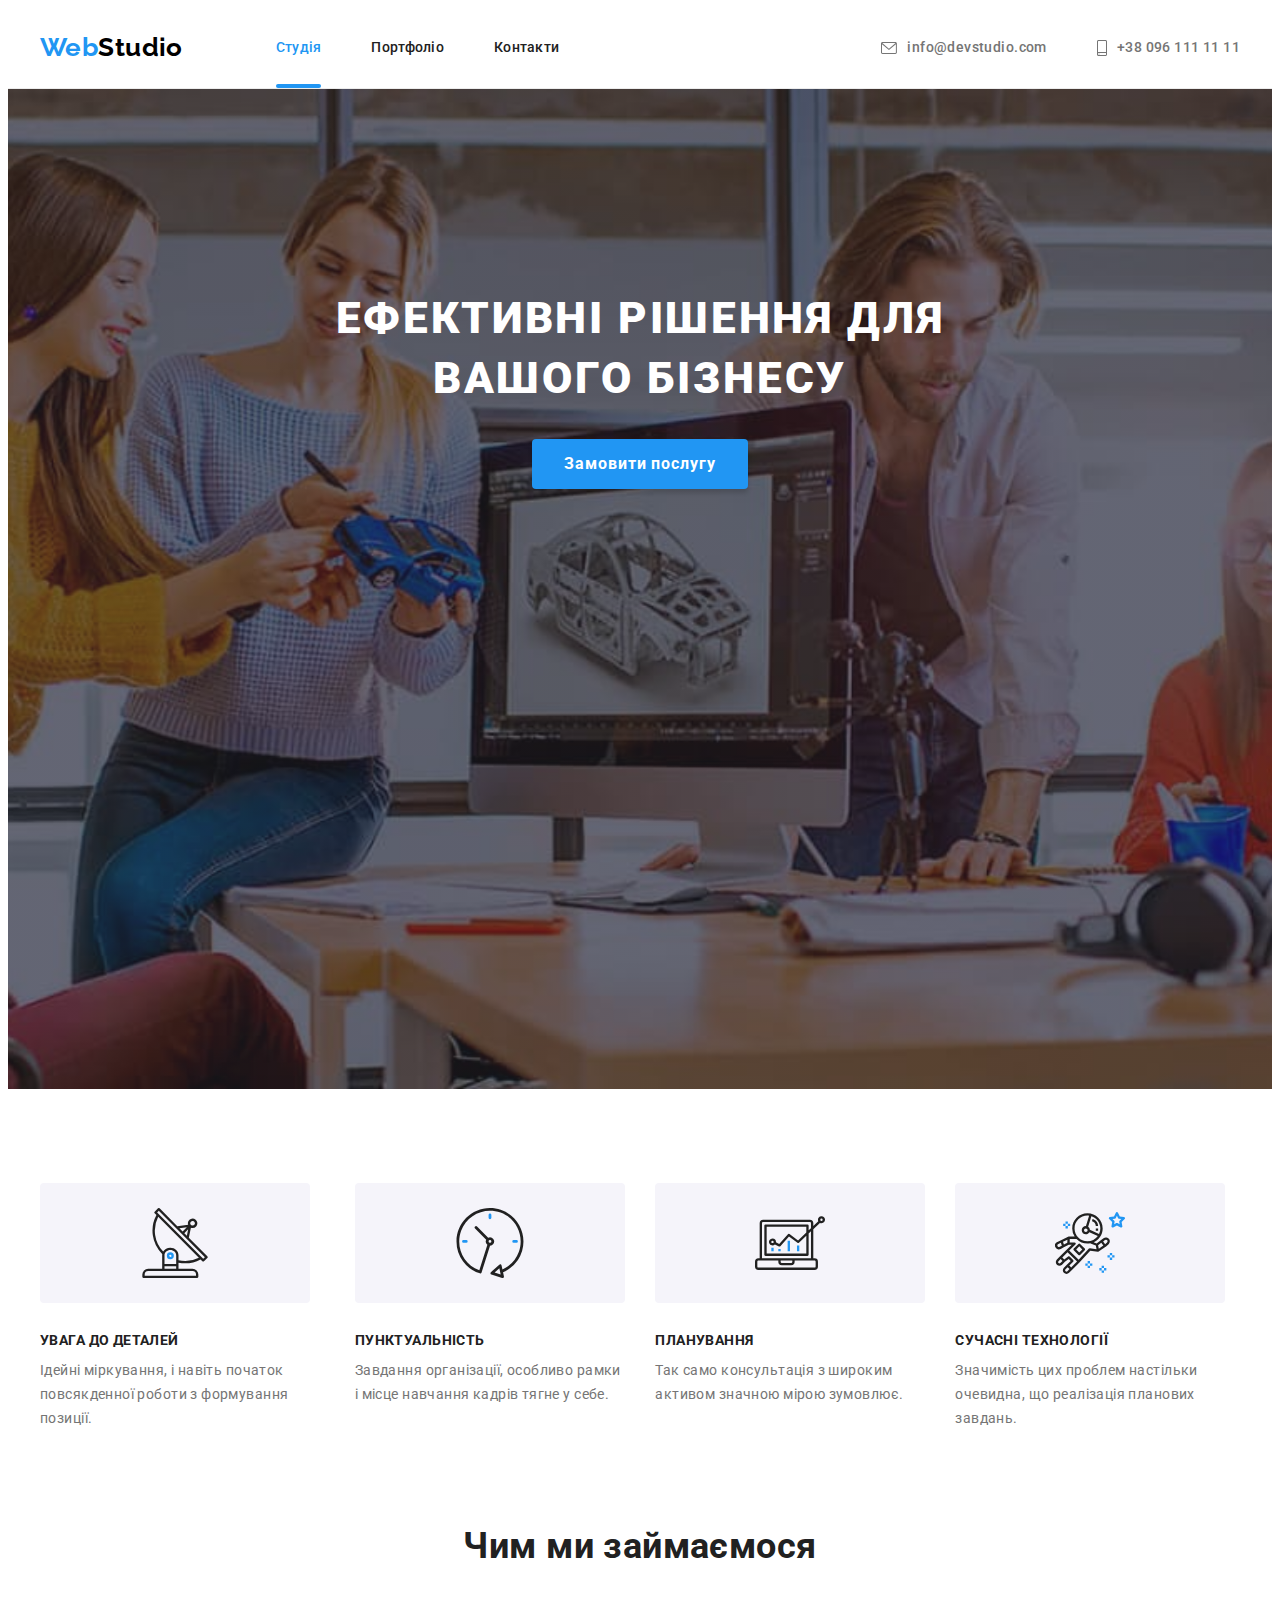
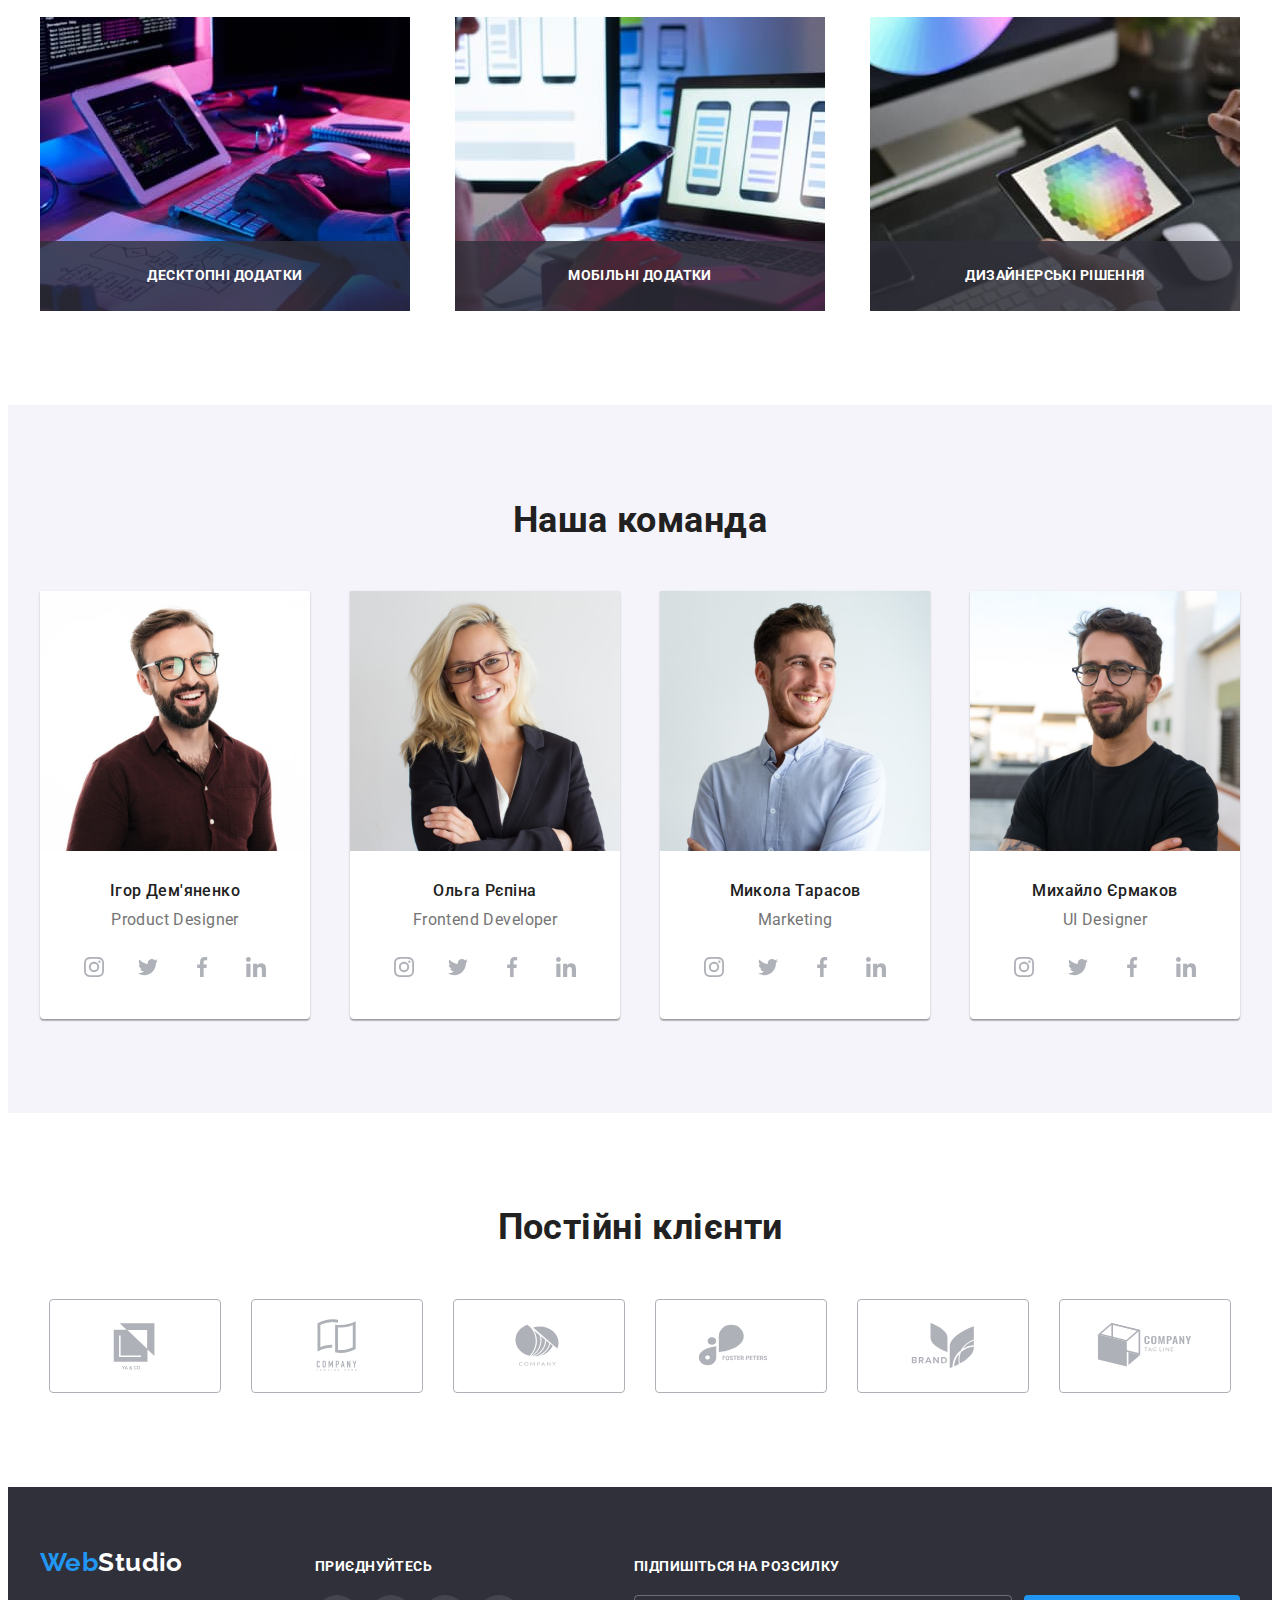
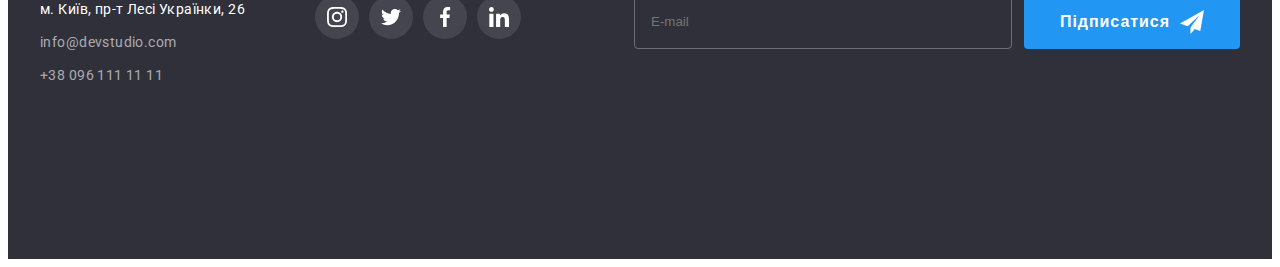
==== index.html @ 254fd41e "Initial commit" ====
<!DOCTYPE html>
<html lang="uk">
	<head>
		<meta charset="UTF-8" />
		<meta http-equiv="X-UA-Compatible" content="IE=edge" />
		<meta name="viewport" content="width=device-width, initial-scale=1.0" />
		<title>WebStudio</title>
		<link rel="preconnect" href="https://fonts.googleapis.com">
		<link rel="preconnect" href="https://fonts.gstatic.com" crossorigin>
		<link href="https://fonts.googleapis.com/css2?family=Raleway:wght@700&family=Roboto:wght@400;500;700;900&display=swap"
			  rel="stylesheet">
		<link rel="stylesheet" href="https://cdnjs.cloudflare.com/ajax/libs/modern-normalize/1.1.0/modern-normalize.min.css"
			integrity="sha512-wpPYUAdjBVSE4KJnH1VR1HeZfpl1ub8YT/NKx4PuQ5NmX2tKuGu6U/JRp5y+Y8XG2tV+wKQpNHVUX03MfMFn9Q=="
		    crossorigin="anonymous" referrerpolicy="no-referrer" />
		<link rel="stylesheet" href="styles/styles.css">
	</head>
	<body>
		<!--Шапка-->
		<header class="header">
			<div class="container header-container">
			<nav class="main-nav">
                <a class="nav-link links" href="./index.html">Web<span class="nav-logo">Studio</span></a>
				<ul class="list nav-list">
					<li class="list-item">
						<a class="item-link links link-current" href="./index.html"><span class="link-blue">Студія</span></a>
					</li>
					<li class="list-item">
						<a class="item-link links" href="./portfolio.html">Портфоліо</a>
					</li>
					<li class="list-item">
						<a class="item-link links" href="">Контакти</a>
					</li>
				</ul>
			</nav>
			<ul class="list header-contact">
				<li class="item-contacts">
					<a class="contacts links" href="mailto:info@devstudio.com">
						<svg class="contact-icon" width="16" height="12">
							<use href="./images/icons/icons.svg#envelope"></use>
						</svg>
						info@devstudio.com
					</a>
				</li>
				<li class="item-contacts">
					<a class="contacts links" href="tel:+380961111111">
                         <svg class="contact-icon" width="10" height="16">
							<use href="./images/icons/icons.svg#smartphone"></use>
						</svg>
						+38 096 111 11 11
					</a>
				</li>
			</ul>
			</div>
		</header>
		<!--Основний контент-->
		<main>
			<section class="sections">
			  <div class="container">
				<h1 class="title">
					Ефективні рішення для вашого бізнесу
				</h1>
				<button class="button" type="button" data-modal-open>Замовити послугу</button>
			  </div>
			</section>
			<!--Особливасті-->
			<section class="section section-features">
				<div class="container features-container">
				<h2 class="hidden-title">features</h2>
				<ul class="list features-list">
					<li class="item-features">
						<div class="icon-features">
							<svg class="featur-icons" width="70" height="70">
							<use href="./images/icons/icons.svg#antenna"></use>
						</svg>
						</div>
						<h3 class="title-features">УВАГА ДО ДЕТАЛЕЙ</h3>
						<p class="subtitle-features">Ідейні міркування, i навіть початок повсякденної роботи з формування позиції.</p>
					</li>
					<li class="item-features">
						<div class="icon-features">
							<svg class="featur-icons" width="70" height="70">
							<use href="./images/icons/icons.svg#clock"></use>
						</svg>
						</div>
						<h3 class="title-features">ПУНКТУАЛЬНІСТЬ</h3>
						<p class="subtitle-features">Завдання організації, особливо рамки і місце навчання кадрів тягне у себе.</p>
					</li>
					<li class="item-features">
						<div class="icon-features">
							<svg class="featur-icons" width="70" height="70">
							<use href="./images/icons/icons.svg#diagram"></use>
						</svg>
						</div>
						<h3 class="title-features">ПЛАНУВАННЯ</h3>
						<p class="subtitle-features">Так само консультація з широким активом значною мірою зумовлює.</p>
					</li>
					<li class="item-features">
						<div class="icon-features">
							<svg class="featur-icons" width="70" height="70">
							<use href="./images/icons/icons.svg#astronaut"></use>
						</svg>
						</div>
						<h3 class="title-features">СУЧАСНІ ТЕХНОЛОГІЇ</h3>
						<p class="subtitle-features">Значимість цих проблем настільки очевидна, що реалізація планових завдань.</p>
					</li>
				</ul>
				</div>
			</section>
			<!--Робочий процес-->
			<section class="section section-work-process">
				<div class="container">
				<h2 class="subject">Чим ми займаємося</h2>
				<ul class="list list-work-process">
					<li class="item-work-process">
            <div class="work-container">
						<img class="picture-work-process" src="./images/img.jpg" alt="людина працює на комп'ютері" width="370" />
            <p class="work-text">
              Десктопні додатки
            </p>
            </div>
					</li>
					<li class="item-work-process">
            <div class="work-container">
						<img class="picture-work-process" src="./images/img-1.jpg" alt="людина працює на ноутбуці, тримаючи у руці смартфон" width="370" />
            <p class="work-text">
              Мобільні додатки
            </p>
            </div>
					</li>
					<li class="item-work-process">
            <div class="work-container">
						<img class="picture-work-process" src="./images/img-2.jpg" alt="людина працює на планшеті" width="370" />
            <p class="work-text">
              Дизайнерські рішення
            </p>
            </div>
					</li>
				</ul>
				</div>
			</section>
			<!--Наша команда-->
			<section class=" section section-team">
				<div class="container">
			     <h2 class="subject-team">Наша команда</h2>
                 <ul class="list list-team">
					<li class="item-team">
						<img class="picture-team" src="./images/team/img.jpg" alt="Чоловік у коричневій сородці" width="270" />
						<h3 class="title-team">Ігор Дем'яненко</h3>
						<p class="subtitle-team">Product Designer</p>
						<ul class="list icon-team-list">
                      <li class="item-team-icon">
                     <a
                      class="link link-team-icon"
                      href="https://instagram.com"
                      target="_blank"
                      rel="noopener noreferrer"
                      aria-label="Instagram"
                    >
                      <svg class="socials-icon" width="20" height="20">
                        <use href="./images/icons/icons.svg#instagram"></use>
                      </svg>
                      </a>
                     </li>
                     <li class="item-team-icon">
                    <a
                      class="link link-team-icon"
                      href="https://twitter.com"
                      aria-label="Twitter"
                      target="_blank"
                      rel="noopener noreferrer"
                    >
                      <svg class="socials-icon" width="20" height="20">
                        <use href="./images/icons/icons.svg#twitter"></use>
                      </svg>
                    </a>
                  </li>
				  <li class="item-team-icon">
                    <a
                      class="link link-team-icon"
                      href="https://facebook.com"
                      aria-label="Facebook"
                      target="_blank"
                      rel="noopener noreferrer"
                    >
                      <svg class="socials-icon" width="20" height="20">
                        <use href="./images/icons/icons.svg#facebook"></use>
                      </svg>
                    </a>
                  </li>
				  <li class="item-team-icon">
                    <a
                      class="link link-team-icon"
                      href="https://linkedin.com"
                      aria-label="LinkedIn"
                      target="_blank"
                      rel="noopener noreferrer"
                    >
                      <svg class="socials-icon" width="20" height="20">
                        <use href="./images/icons/icons.svg#linkedin"></use>
                      </svg>
                    </a>
                  </li>
					 </ul>
					</li>
					<li class="item-team">
						<img class="picture-team" src="./images/team/img-1.jpg" alt="Блондинка у чорному піджаку" width="270" />
						<h3 class="title-team">Ольга Рєпіна</h3>
						<p class="subtitle-team">Frontend Developer</p>
						<ul class="list icon-team-list">
                      <li class="item-team-icon">
                     <a
                      class="link link-team-icon"
                      href="https://instagram.com"
                      target="_blank"
                      rel="noopener noreferrer"
                      aria-label="Instagram"
                    >
                      <svg class="socials-icon" width="20" height="20">
                        <use href="./images/icons/icons.svg#instagram"></use>
                      </svg>
                      </a>
                     </li>
                     <li class="item-team-icon">
                    <a
                      class="link link-team-icon"
                      href="https://twitter.com"
                      aria-label="Twitter"
                      target="_blank"
                      rel="noopener noreferrer"
                    >
                      <svg class="socials-icon" width="20" height="20">
                        <use href="./images/icons/icons.svg#twitter"></use>
                      </svg>
                    </a>
                  </li>
				  <li class="item-team-icon">
                    <a
                      class="link link-team-icon"
                      href="https://facebook.com"
                      aria-label="Facebook"
                      target="_blank"
                      rel="noopener noreferrer"
                    >
                      <svg class="socials-icon" width="20" height="20">
                        <use href="./images/icons/icons.svg#facebook"></use>
                      </svg>
                    </a>
                  </li>
				  <li class="item-team-icon">
                    <a
                      class="link link-team-icon"
                      href="https://linkedin.com"
                      aria-label="LinkedIn"
                      target="_blank"
                      rel="noopener noreferrer"
                    >
                      <svg class="socials-icon" width="20" height="20">
                        <use href="./images/icons/icons.svg#linkedin"></use>
                      </svg>
                    </a>
                  </li>
					 </ul>
					</li>
					<li class="item-team">
						<img class="picture-team" src="./images/team/img-2.jpg" alt="Чоловік у світлій сорочці" width="270" />
						<h3 class="title-team">Микола Тарасов</h3>
						<p class="subtitle-team">Marketing</p>
						<ul class="list icon-team-list">
                      <li class="item-team-icon">
                     <a
                      class="link link-team-icon"
                      href="https://instagram.com"
                      target="_blank"
                      rel="noopener noreferrer"
                      aria-label="Instagram"
                    >
                      <svg class="socials-icon" width="20" height="20">
                        <use href="./images/icons/icons.svg#instagram"></use>
                      </svg>
                      </a>
                     </li>
                     <li class="item-team-icon">
                    <a
                      class="link link-team-icon"
                      href="https://twitter.com"
                      aria-label="Twitter"
                      target="_blank"
                      rel="noopener noreferrer"
                    >
                      <svg class="socials-icon" width="20" height="20">
                        <use href="./images/icons/icons.svg#twitter"></use>
                      </svg>
                    </a>
                  </li>
				  <li class="item-team-icon">
                    <a
                      class="link link-team-icon"
                      href="https://facebook.com"
                      aria-label="Facebook"
                      target="_blank"
                      rel="noopener noreferrer"
                    >
                      <svg class="socials-icon" width="20" height="20">
                        <use href="./images/icons/icons.svg#facebook"></use>
                      </svg>
                    </a>
                  </li>
				  <li class="item-team-icon">
                    <a
                      class="link link-team-icon"
                      href="https://linkedin.com"
                      aria-label="LinkedIn"
                      target="_blank"
                      rel="noopener noreferrer"
                    >
                      <svg class="socials-icon" width="20" height="20">
                        <use href="./images/icons/icons.svg#linkedin"></use>
                      </svg>
                    </a>
                  </li>
					 </ul>
					</li>
					<li class="item-team">
						<img class="picture-team" src="./images/team/img-3.jpg" alt="Чоловік у чорній футболці" width="270" />
						<h3 class="title-team">Михайло Єрмаков</h3>
						<p class="subtitle-team">UI Designer</p>
						<ul class="list icon-team-list">
                      <li class="item-team-icon">
                     <a
                      class="link link-team-icon"
                      href="https://instagram.com"
                      target="_blank"
                      rel="noopener noreferrer"
                      aria-label="Instagram"
                    >
                      <svg class="socials-icon" width="20" height="20">
                        <use href="./images/icons/icons.svg#instagram"></use>
                      </svg>
                      </a>
                     </li>
                     <li class="item-team-icon">
                    <a
                      class="link link-team-icon"
                      href="https://twitter.com"
                      aria-label="Twitter"
                      target="_blank"
                      rel="noopener noreferrer"
                    >
                      <svg class="socials-icon" width="20" height="20">
                        <use href="./images/icons/icons.svg#twitter"></use>
                      </svg>
                    </a>
                  </li>
				  <li class="item-team-icon">
                    <a
                      class="link link-team-icon"
                      href="https://facebook.com"
                      aria-label="Facebook"
                      target="_blank"
                      rel="noopener noreferrer"
                    >
                      <svg class="socials-icon" width="20" height="20">
                        <use href="./images/icons/icons.svg#facebook"></use>
                      </svg>
                    </a>
                  </li>
				  <li class="item-team-icon">
                    <a
                      class="link link-team-icon"
                      href="https://linkedin.com"
                      aria-label="LinkedIn"
                      target="_blank"
                      rel="noopener noreferrer"
                    >
                      <svg class="socials-icon" width="20" height="20">
                        <use href="./images/icons/icons.svg#linkedin"></use>
                      </svg>
                    </a>
                  </li>
					 </ul>
					</li>
				 </ul>
				</div>
			</section>
			<!-- Постійні клієнти -->
			<section class="section clients-section">
				<div class="container">
					<h2 class="title-clients">Постійні клієнти</h2>
					<ul class="list icon-clients-list">
						<li class="item-clients-icon">
                     <a class="link link-clients-icon"
                      href=""
                      aria-label="logo">
                      <svg class="logo-icon" width="106" height="60">
                        <use href="./images/icons/icons.svg#Logo"></use>
                      </svg>
                     </a>
                     </li>
						<li class="item-clients-icon">
                     <a class="link link-clients-icon"
                      href=""
                      aria-label="logo1">
                      <svg class="logo-icon" width="106" height="60">
                        <use href="./images/icons/icons.svg#Logo1"></use>
                      </svg>
                     </a>
                     </li>
						<li class="item-clients-icon">
                     <a class="link link-clients-icon"
                      href=""
                      aria-label="logo2">
                      <svg class="logo-icon" width="106" height="60">
                        <use href="./images/icons/icons.svg#Logo2"></use>
                      </svg>
                     </a>
                     </li>
						<li class="item-clients-icon">
                     <a class="link link-clients-icon"
                      href=""
                      aria-label="logo3">
                      <svg class="logo-icon" width="106" height="60">
                        <use href="./images/icons/icons.svg#Logo3"></use>
                      </svg>
                     </a>
                     </li>
						<li class="item-clients-icon">
                     <a class="link link-clients-icon"
                      href=""
                      aria-label="logo4">
                      <svg class="logo-icon" width="106" height="60">
                        <use href="./images/icons/icons.svg#Logo4"></use>
                      </svg>
                     </a>
                     </li>
						<li class="item-clients-icon">
                     <a class="link link-clients-icon"
                      href=""
                      aria-label="logo5">
                      <svg class="logo-icon" width="106" height="60">
                        <use href="./images/icons/icons.svg#Logo5"></use>
                      </svg>
                     </a>
                     </li>
					</ul>
				</div>
			</section>
		</main>
		<!--Підвал-->
    <footer class="footer">
      <div class="container container-unifying">
          <div class="footer-container">
            <a class="footer-link links" href="./index.html">Web<span class="logo-footer">Studio</span></a>
            <address class="address-footer">
              <ul class="items-footer list">
                <li class="footer-item"><a class="link-footer address links" href="https://goo.gl/maps/535pKmFVqk2q9P2UA">м.
                    Київ, пр-т Лесі Українки, 26</a></li>
                <li class="footer-item"><a class="link-footer links" href="mailto:info@devstudio.com">info@devstudio.com</a>
                </li>
                <li class="footer-item"><a class="link-footer links" href="tel:+380961111111">+38 096 111 11
                    11</a></li>
              </ul>
            </address>
          </div>
          <div class="icon-footer-container">
            <p class="text-footer">приєднуйтесь</p>
            <ul class="list footer-list-icon">
              <li class="footer-item-icon">
                <a class="link link-footer-icon" href="https://instagram.com" target="_blank" rel="noopener noreferrer"
                  aria-label="Instagram">
                  <svg class="footer-socials-icon" width="20" height="20">
                    <use href="./images/icons/icons.svg#instagram"></use>
                  </svg>
                </a>
              </li>
              <li class="footer-item-icon">
                <a class="link link-footer-icon" href="https://twitter.com" aria-label="Twitter" target="_blank"
                  rel="noopener noreferrer">
                  <svg class="footer-socials-icon" width="20" height="20">
                    <use href="./images/icons/icons.svg#twitter"></use>
                  </svg>
                </a>
              </li>
              <li class="footer-item-icon">
                <a class="link link-footer-icon" href="https://facebook.com" aria-label="Facebook" target="_blank"
                  rel="noopener noreferrer">
                  <svg class="footer-socials-icon" width="20" height="20">
                    <use href="./images/icons/icons.svg#facebook"></use>
                  </svg>
                </a>
              </li>
              <li class="footer-item-icon">
                <a class="link link-footer-icon" href="https://linkedin.com" aria-label="LinkedIn" target="_blank"
                  rel="noopener noreferrer">
                  <svg class="footer-socials-icon" width="20" height="20">
                    <use href="./images/icons/icons.svg#linkedin"></use>
                  </svg>
                </a>
              </li>
            </ul>
          </div>
          <div class="footer-subscribe">
        <p class="footer-title">Підпишіться на розсилку</p>
        <form class="footer-form">
          <input type="text" class="footer-subscribe-input" placeholder="E-mail" required="">
          <button class="button-serv-footer"> Підписатися
             <svg class="social-item" width="24" height="24">
                <use href="./images/icons/icons.svg#icon-send"></use>
              </svg>
          </button>
        </form>
      </div>
      </div>
    </footer>

    <div class="backdrop is-hidden" data-modal>
       <div class="modal">
<button class="modal-btn" type="button" data-modal-close>
<svg class="close-icon" width="18" height="18">
                    <use href="./images/icons/icons.svg#close-black"></use>
                  </svg>
</button>

<form class="register-form" name="register-form">
                <strong class="register-form-title">Залиште свої дані, ми вам передзвонимо</strong>
                <div class="register-form-group" role="group">
                    <label class="register-form-field" for="user-name"><span class="register-form-label">Ім'я</span>
                        <input class="register-form-input" type="text" id="user-name" name="user-name" required="" minlength="3">
                        <svg class="register-form-icon" width="18" height="18">
                            <use href="./images/icons/icons.svg#person">
                            </use>
                        </svg>
                    </label>
                    <label class="register-form-field" for="user-tel"><span class="register-form-label">Телефон</span>
                        <input class="register-form-input" type="text" id="user-tel" name="user-tel" required="">
                        <svg class="register-form-icon" width="18" height="18">
                            <use href="./images/icons/icons.svg#phone">
                            </use>
                        </svg>
                    </label>
                    <label class="register-form-field" for="user-mail"><span class="register-form-label">Пошта</span>
                        <input class="register-form-input" type="text" id="user-mail" name="user-mail" required="">
                        <svg class="register-form-icon" width="18" height="18">
                            <use href="./images/icons/icons.svg#email">
                            </use>
                        </svg>
                    </label>
                    <label class="register-form-field">
                        <span class="register-form-heading">Коментар</span>
                        <textarea class="register-form-message" rows="5" placeholder="Введіть текст"></textarea>
                    </label>
                </div>
                <label class="register-form-agreement" for="user-agreement">
                    <input class="register-form-checkbox hidden-title" type="checkbox" id="user-agreement" name="user-agreement" required="">
                    <svg class="register-form-icons" width="16" height="15">
                        <use class="icon-checked" href="./images/icons/icons.svg#checked"></use>
                        <use class="icon-unchecked" href="./images/icons/icons.svg#unchcked"></use>
                    </svg>
                    <span class="register-form-desc">Погоджуюся з розсилкою та приймаю <a class="register-form-link" href="">Умови договору</a></span>
                </label>
                
                <button class="button-server" type="submit">Відправити</button>
            </form>
      </div>
    </div>

    <script src="./js/modal.js"></script>
	</body>
</html>
---- styles/styles.css ----
:root {
      /* Color */
    --primary-text-color:#212121;
    --secondary-text-color:#757575;
    --blue-text-color:#2196F3;
    --white-text-color:#FFFFFF;
    --logo-text-color: #000000;
    --icon-text-color:#AFB1B8;
   
     /* Background-color */
    --primary-backg-color: #FFFFFF;
    --secondary-back-color: #2F303A;
    --button-backg-color: #2196F3;
    --background-color: #F5F4FA;

    --animation: 250ms cubic-bezier(0.4, 0, 0.2, 1);
}

body {
font-family: 'Roboto',
sans-serif;
    font-size: 14px;
    letter-spacing: 0.03em;
    color: var(--primary-text-color);
}
.container {
    width: 1200px;
    padding-left: 15px;
    padding-right: 15px;
    margin-left: auto;
    margin-right: auto;
    /* outline: 2px solid red;
    outline-offset: -2px; */
}
img {
    display: block;
    max-width: 100%;
    height: auto;
}
.list {
    list-style: none;
    padding: 0;
    margin: 0;
}
.links {
    text-decoration: none;
}
.hidden-title {
    position: absolute;
    width: 1px;
    height: 1px;
    margin: -1px;
    border: 0;
    padding: 0;
    white-space: nowrap;
    clip-path: inset(100%);
    clip: rect(0 0 0 0);
    overflow: hidden;
}
h1, h2, h3, p {
    margin-top: 0;
    margin-bottom: 0;
}
 
.section {
    padding-top: 94px;
    padding-bottom: 94px;
}

/* Шапка */

.header {
    border-bottom: 1px solid #ECECEC;      
}
.header-container {
    display: flex;
    align-items: center;
}
.main-nav {
    display: flex;
    align-items: center;
    gap: 93px;
}
.nav-list {
    display: flex;
    gap: 50px;
    align-items: center;
}
.header-contact {
    display: flex;
    gap: 50px;
    margin-left: auto;
}

.nav-link {
    padding-top: 24px;
    padding-bottom: 25px;

    color: var(--blue-text-color);
    font-family: 'Raleway';
    font-weight: 700;
    font-size: 26px;
    line-height: 1.19;
}
.nav-logo {
    color: var(--logo-text-color);
}
.link-blue {
    color: var(--blue-text-color);
}

.item-link {
    position: relative;
    padding-top: 32px;
    padding-bottom: 32px;

    color: var(--primary-text-color);
    font-weight: 500;
    line-height: 1.14;
    letter-spacing: 0.02em;
    transition: color var(--animation);
}
.item-link:hover,
.item-link:focus {
    color: var(--blue-text-color);
}
.link-current::after {
    content:"";
    position: absolute;
    display: block;
    left: 0;
    bottom: -1%;
    width: 100%;
    height: 4px;
    background-color: var(--button-backg-color);
    border-radius: 2px;
}

.contacts {
    display: flex;
    align-items: center;
    gap: 10px;

    color: var(--secondary-text-color);
    font-weight: 500;
    line-height: 1.14;
    transition: color var(--animation);
}
.contacts:hover,
.contacts:focus {
    color: var(--blue-text-color);
}
.contact-icon {
    fill: currentColor;
}

/* Основний контент index.html */

.sections {
    max-width: 1600px;
    height: 600px;
    margin-left: auto;
    margin-right: auto;
    background-image: linear-gradient(to right, rgba(47, 48, 58, 0.4),
     rgba(47, 48, 58, 0.4)),
     url(../images/icons/Img.jpg);
    background-repeat: no-repeat;
    background-size: cover;
    background-position: center;
     
    padding-top: 200px;
    padding-bottom: 200px;
    background-color: var(--secondary-back-color);
}
.title {
    margin-bottom: 30px;
    margin-left: auto;
    margin-right: auto;
    width: 696px;

    color: var(--white-text-color);
    font-weight: 900;
    font-size: 44px;
    line-height: 1.36;
    text-align: center;
    letter-spacing: 0.06em;
    text-transform: uppercase;
}
.button {
    display: block;
    margin: 0 auto;
    padding: 10px 32px;

    color: var(--white-text-color);
    background-color: var(--button-backg-color);
    box-shadow: 0px 4px 4px rgba(0, 0, 0, 0.15);
    border-radius: 4px;
    cursor: pointer;
    border: none;
    font-family: 'Roboto';  
    font-weight: 700;
    font-size: 16px;
    line-height: 1.87;
    letter-spacing: 0.06em;
}
/* Особливасті */

.features-list {
    display: flex;
    gap: 30px;
}
.title-features {
    margin-bottom: 10px;

    font-weight: 700;
    font-size: 14px;
    line-height: 1.14;
    text-transform: uppercase;
    }
.subtitle-features {
    color: var(--secondary-text-color);
    font-style: normal;
    line-height: 1.71;
}

.icon-features {
    display: flex;
    justify-content: center;
    align-items: center;
    background-color: var(--background-color);
    border-radius: 4px;
    width: 270px;
    height: 120px;
    margin-bottom: 30px;
}


/* Робочий процес */

.section-work-process {
    padding-top: 0px;
}

.list-work-process {
    display: flex;
    gap: 30px;
    justify-content: space-between;
}

.subject,
.subject-team {
    margin-bottom: 50px;

    font-weight: 700;
    font-size: 36px;
    line-height: 1.17;
    text-align: center;
}
.work-container {
    position: relative;
}
.work-text {
    position: absolute;
    bottom: 0;
    width: 100%;
    height: 70px;

    display: flex;
    justify-content: center;
    align-items: center;

    font-weight: 700;
    line-height: 1.14;
    text-align: center;
    text-transform: uppercase;
    color: var(--white-text-color);
    background-color: rgba(47, 48, 58, 0.8);;
}

/* Наша команда */

.list-team {
    display: flex;
    gap: 30px;
    justify-content: space-between;
}
.picture-team {
    margin-bottom: 30px;
}
.section-team {
    background-color: var(--background-color);
}
.item-team {
    background-color: var(--primary-backg-color);
    box-shadow: 0px 1px 3px rgba(0, 0, 0, 0.12), 0px 1px 1px rgba(0, 0, 0, 0.14), 0px 2px 1px rgba(0, 0, 0, 0.2);
    border-radius: 0px 0px 4px 4px;
}
.title-team {
    margin-bottom: 10px;

    font-weight: 500;
    font-size: 16px;
    line-height: 1.19;
    text-align: center;
}
.subtitle-team {
    margin-bottom: 16px;

    color: var(--secondary-text-color);
    font-size: 16px;
    line-height: 1.19;
    text-align: center;
}

.icon-team-list {
    display: flex;
    justify-content: center;
    gap: 10px;
    margin-bottom: 30px;
}
.link-team-icon {
    display: flex;
    align-items: center;
    justify-content: center;
    width: 44px;
    height: 44px;
    border-radius: 50%;
    color: var(--icon-text-color);
    background-color: var(--primary-backg-color);

    transition: color var(--animation),
    background-color var(--animation);
}
.socials-icon {
    fill: currentColor;
}
.link-team-icon:hover,
.link-team-icon:focus {
    color: var(--white-text-color);
    background-color: var(--blue-text-color);
}
/* Постійні клієнти */

.title-clients {
    font-style: normal;
    font-weight: 700;
    font-size: 36px;
    line-height: 1.16;
    text-align: center;
    margin-bottom: 50px;
}
.icon-clients-list {
    display: flex;
    justify-content: center;
    gap: 30px;
}
.link-clients-icon {
    display: flex;
    align-items: center;
    justify-content: center;
    width: 170px;
    height: 92px;
    border: 1px solid;
    border-radius: 4px;
    color: var(--icon-text-color);
    background-color: var(--primary-backg-color);
    transition: color var(--animation);
}
.logo-icon {
    fill: currentColor;
}
.link-clients-icon:hover,
.link-clients-icon:focus {
    color: var(--button-backg-color);
}


/* Основний контент portfolio.html */

.container-portfolio {
    padding: 20px 24px;
    border-left: 1px solid #EEEEEE;
    border-right: 1px solid #EEEEEE;
    border-bottom: 1px solid #EEEEEE;
}
.items-btn {
    display: flex;
    justify-content: center;
    gap: 8px;
    margin-bottom: 50px;
}
.items-portfolio {
    display: flex;
    flex-wrap: wrap;
    justify-content: space-between;
    gap: 30px;
}
.btn-portfolio {
    padding: 6px 22px;

    color: var(--primary-text-color);
    background-color: var(--background-color);
    font-family: 'Roboto';
    font-weight: 500;
    font-size: 16px;
    line-height: 1.6;
    border-radius: 4px;
    cursor: pointer;
    border: none;
    transition: color var(--animation),
    background-color var(--animation),
    box-shadow var(--animation);
}
.btn-portfolio:hover,
.btn-portfolio:focus {
    color: var(--white-text-color);
    background-color: var(--button-backg-color);
    box-shadow: 0px 3px 1px rgba(0, 0, 0, 0.1), 0px 1px 2px rgba(0, 0, 0, 0.08), 0px 2px 2px rgba(0, 0, 0, 0.12);
}
.title-portfolio {
    margin-bottom: 4px;

    color: var(--primary-text-color);
    font-weight: 700;
    font-size: 18px;
    line-height: 2;
    letter-spacing: 0.06em;
}
.text-portfolio {
    color: var(--secondary-text-color);
    font-size: 16px;
    line-height: 1.9;
}
.link-portfolio {
    display: block;
    transition: box-shadow var(--animation);
}
.link-portfolio:hover,
.link-portfolio:focus {
    box-shadow: 0px 1px 1px rgba(0, 0, 0, 0.12), 0px 4px 4px rgba(0, 0, 0, 0.06), 1px 4px 6px rgba(0, 0, 0, 0.16);
}

.container-img {
    position: relative;
    overflow: hidden;
}
.overlay {
    position: absolute;
    top: 0;
    left: 0;
    transform: translateY(100%);

    width: 100%;
    height: 100%;
    display: flex;
    align-items: center;
    justify-content: center;
    padding: 63px 24px;
    background-color: rgba(33, 150, 243, 0.9);

    transition: transform var(--animation);
}
.overlay-text {
    font-size: 18px;
    line-height: 1.55;
    color: var(--white-text-color);
}
.link-portfolio:hover .overlay {
    transform: translateY(0);
}

 /* Підвал */

 .items-footer {
     margin-top: 20px;
 }
 .footer-item:not(:last-child) {
     margin-bottom: 9px;
 }
.footer {
    max-width: 1600px;
    height: 252px;
    margin-left: auto;
    margin-right: auto;

    background-color: var(--secondary-back-color);
    padding-top: 60px;
    padding-bottom: 60px;
}
.footer-link {
    color: var(--blue-text-color);
    font-family: 'Raleway';
    font-weight: 700;
    font-size: 26px;
    line-height: 1.19;
}
.logo-footer {
    color: var(--white-text-color);
}
.link-footer {
    color: rgba(255, 255, 255, 0.6);
    font-style: normal;
    line-height: 1.71;
    transition: color var(--animation);
}
.link-footer:hover,
.link-footer:focus {
    color: var(--blue-text-color);
}
.address {
    color: var(--white-text-color);
}

.text-footer {
    margin-bottom: 20px;
    font-weight: 700;
    line-height: 1.14;
    text-transform: uppercase;
    color: var(--white-text-color);
}
.footer-list-icon {
    display: flex;
    gap: 10px;
}
.container-unifying {
    display: flex;
    align-items: baseline;
}
.footer-container {
    margin-right: 70px;
}
.footer-subscribe {
    margin-left: auto;
}

/* icon контейнер-підвал */
.link-footer-icon {
    display: flex;
    align-items: center;
    justify-content: center;
    width: 44px;
    height: 44px;
    border-radius: 50%;
    color: var(--white-text-color);
    background-color: rgba(255, 255, 255, 0.1);

    transition: background-color var(--animation);
}
.footer-socials-icon {
    fill: currentColor;
}
.link-footer-icon:hover,
.link-footer-icon:focus {
    background-color: var(--blue-text-color);
}

/* контейнер підписки, форма */
.footer-title {
    font-weight: 700;
    font-size: 14px;
    line-height: 1.14;
    text-transform: uppercase;
    color: var(--white-text-color);
    margin-bottom: 20px;
}
.footer-form {
    display: flex;
    gap: 12px;
}
.footer-subscribe-input {
    width: 358px;
    height: 50px;
    padding-left: 16px;
    color: rgba(255, 255, 255, 0.6);
    background-color: inherit;
    border: 1px solid rgba(255, 255, 255, 0.3);
    border-radius: 4px;
}
.button-serv-footer {
    display: flex;
    align-items: center;
    justify-content: center;
    gap: 10px;
    padding: 10px 32px;
    margin: 0 auto;
    background-color: var(--button-backg-color);
    color: var(--white-text-color);
    font-weight: 700;
    font-size: 16px;
    line-height: 1.87;
    cursor: pointer;
    border: none;
    border-radius: 4px;
    min-width: 216px;
    letter-spacing: 0.06em;
}
.social-item {
    fill: currentColor;
}

/* Backdrop, modal */
.backdrop {
    position: fixed;
    top: 0;
    left: 0;
    z-index: 10;
    opacity: 1;
    transform: translateY(0%);

    width: 100%;
    height: 100%;

    background: rgba(0, 0, 0, 0.2);
    visibility: visible;
    transition: opacity 500ms linear, visibility 500ms linear,
        transform 500ms linear;
}
.backdrop.is-hidden {
opacity: 0;
pointer-events: none;
visibility: hidden;
transform: translateY(-100%);
}

.modal {
    position: absolute;
    top: 50%;
    left: 50%;
    transform: translate(-50%, -50%);

    min-width: 528px;
    min-height: 581px;
    padding: 40px;

    background-color: var(--primary-backg-color);
    box-shadow: 0px 1px 3px rgba(0, 0, 0, 0.12), 0px 1px 1px rgba(0, 0, 0, 0.14), 0px 2px 1px rgba(0, 0, 0, 0.2);
    border-radius: 4px;
}
.modal-btn {
    position: absolute;
    top: 8px;
    right: 8px;
    display: flex;
    align-items: center;
    justify-content: center;
    width: 30px;
    height: 30px;
    border-radius: 50%;
    border: 1px solid rgba(0, 0, 0, 0.1);
    background-color: var(--primary-backg-color);
    cursor: pointer;
    transition: color var(--animation);
}
.modal-btn:hover {
    color: var(--blue-text-color);
}
.close-icon {
    fill: currentColor;
}

/* Форми */
.register-form-title {
    display: block;
    font-weight: 700;
    font-size: 20px;
    line-height: 1.15;
    text-align: center;
    margin-bottom: 12px;
}
.register-form-group {
    margin-bottom: 20px;
}
.register-form-field {
    position: relative;
    display: block;
    margin-bottom: 10px;
}
.register-form-label {
    display: block;
    font-weight: 400;
    font-size: 12px;
    line-height: 1.17;
    letter-spacing: 0.01em;
    color: var(--secondary-text-color);
}
.register-form-input {
    width: 100%;
    height: 40px;
    padding-left: 42px;
    padding-right: 42px;
    margin-top: 4px;
    border: 1px solid rgba(33, 33, 33, 0.2);
    border-radius: 4px;
    outline: transparent;
    transition: border-color 250ms cubic-bezier(0.4, 0, 0.2, 1);
}
.register-form-input:focus,
.register-form-input:hover {
    border-color: var(--button-backg-color);
}
.register-form-input:hover+.register-form-icon {
    fill: var(--button-backg-color);
}
.register-form-input:focus+.register-form-icon {
    fill: var(--button-backg-color);
}
.register-form-icon {
    position: absolute;
    top: 65%;
    left: 10px;
    transform: translateY(-50%);
    transition: fill 250ms cubic-bezier(0.4, 0, 0.2, 1);
}
.register-form-heading {
    display: block;
    margin-bottom: 4px;
    font-weight: 400;
    font-size: 12px;
    line-height: 1.17;
    letter-spacing: 0.01em;
    color: var(--secondary-text-color);
}
.register-form-message {
    display: block;
    width: 100%;
    height: 120px;
    padding: 18px;
    resize: none;
    outline: transparent;
    border: 1px solid rgba(33, 33, 33, 0.2);
    border-radius: 4px;
    font-size: 12px;
    transition: border-color 250ms cubic-bezier(0.4, 0, 0.2, 1);
}
.register-form-message:focus,
.register-form-message:hover {
    border-color: var(--button-backg-color)
}

.register-form-agreement {
    display: flex;
    align-items: center;
    justify-content: center;
    gap: 8px;
    margin-bottom: 30px;
}
.icon-checked {
    opacity: 0;
    transition: opacity 250ms cubic-bezier(0.4, 0, 0.2, 1);
}
.register-form-checkbox:checked+.register-form-icons .icon-checked {
    opacity: 1;
}

.icon-unchecked {
    opacity: 1;
    transition: opacity 250ms cubic-bezier(0.4, 0, 0.2, 1);
}
.register-form-checkbox:checked+.register-form-icons .icon-unchecked {
    opacity: 0;
}
.register-form-desc {
    font-weight: 400;
    font-size: 14px;
    line-height: 1.71;
    letter-spacing: 0.03em;
    color: var(--secondary-text-color)
}
.register-form-link {
    color: var(--blue-text-color)
}

.button-server {
    display: block;
    padding: 10px 52px;
    margin: 0 auto;
    font-family: inherit;
    background-color: var(--button-backg-color);
    color: var(--white-text-color);
    font-weight: 700;
    font-size: 16px;
    line-height: 1.87;
    cursor: pointer;
    border: none;
    border-radius: 4px;
    min-width: 200px;
    align-items: center;
    letter-spacing: 0.06em;
}
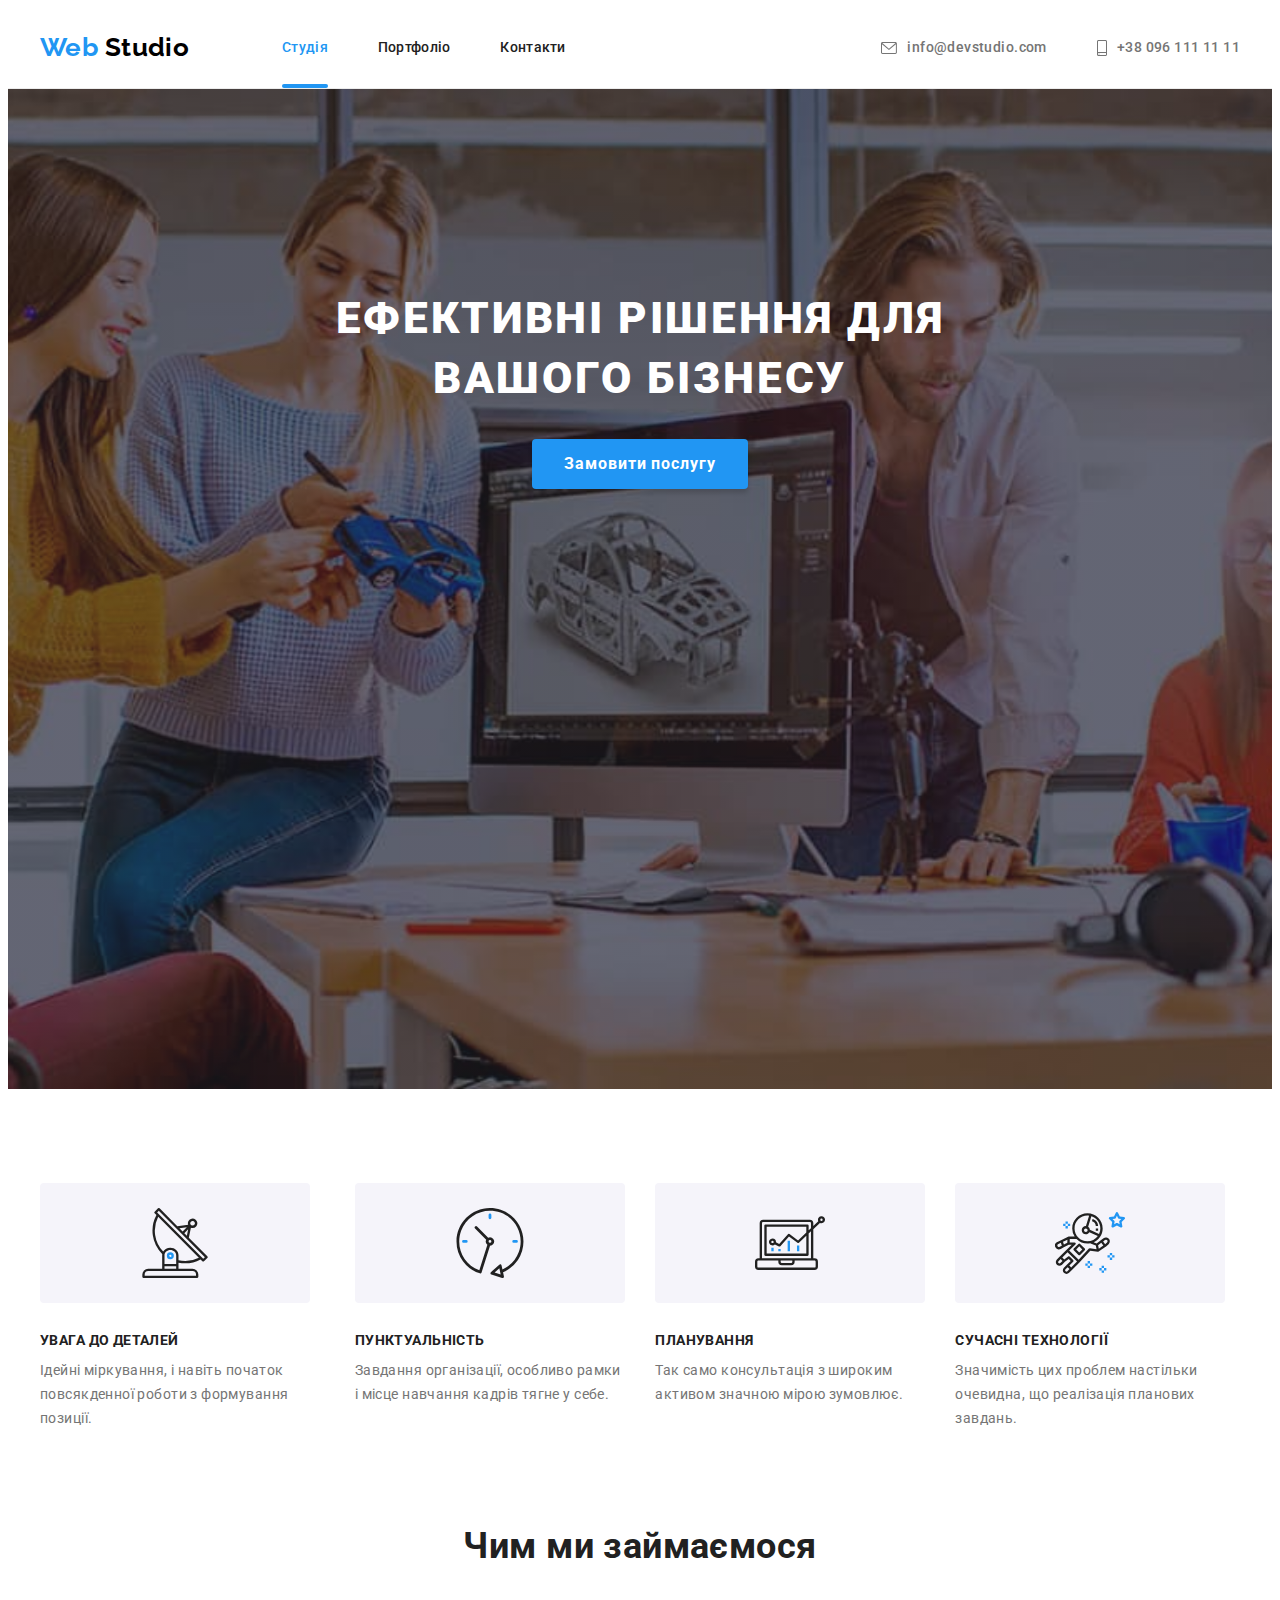
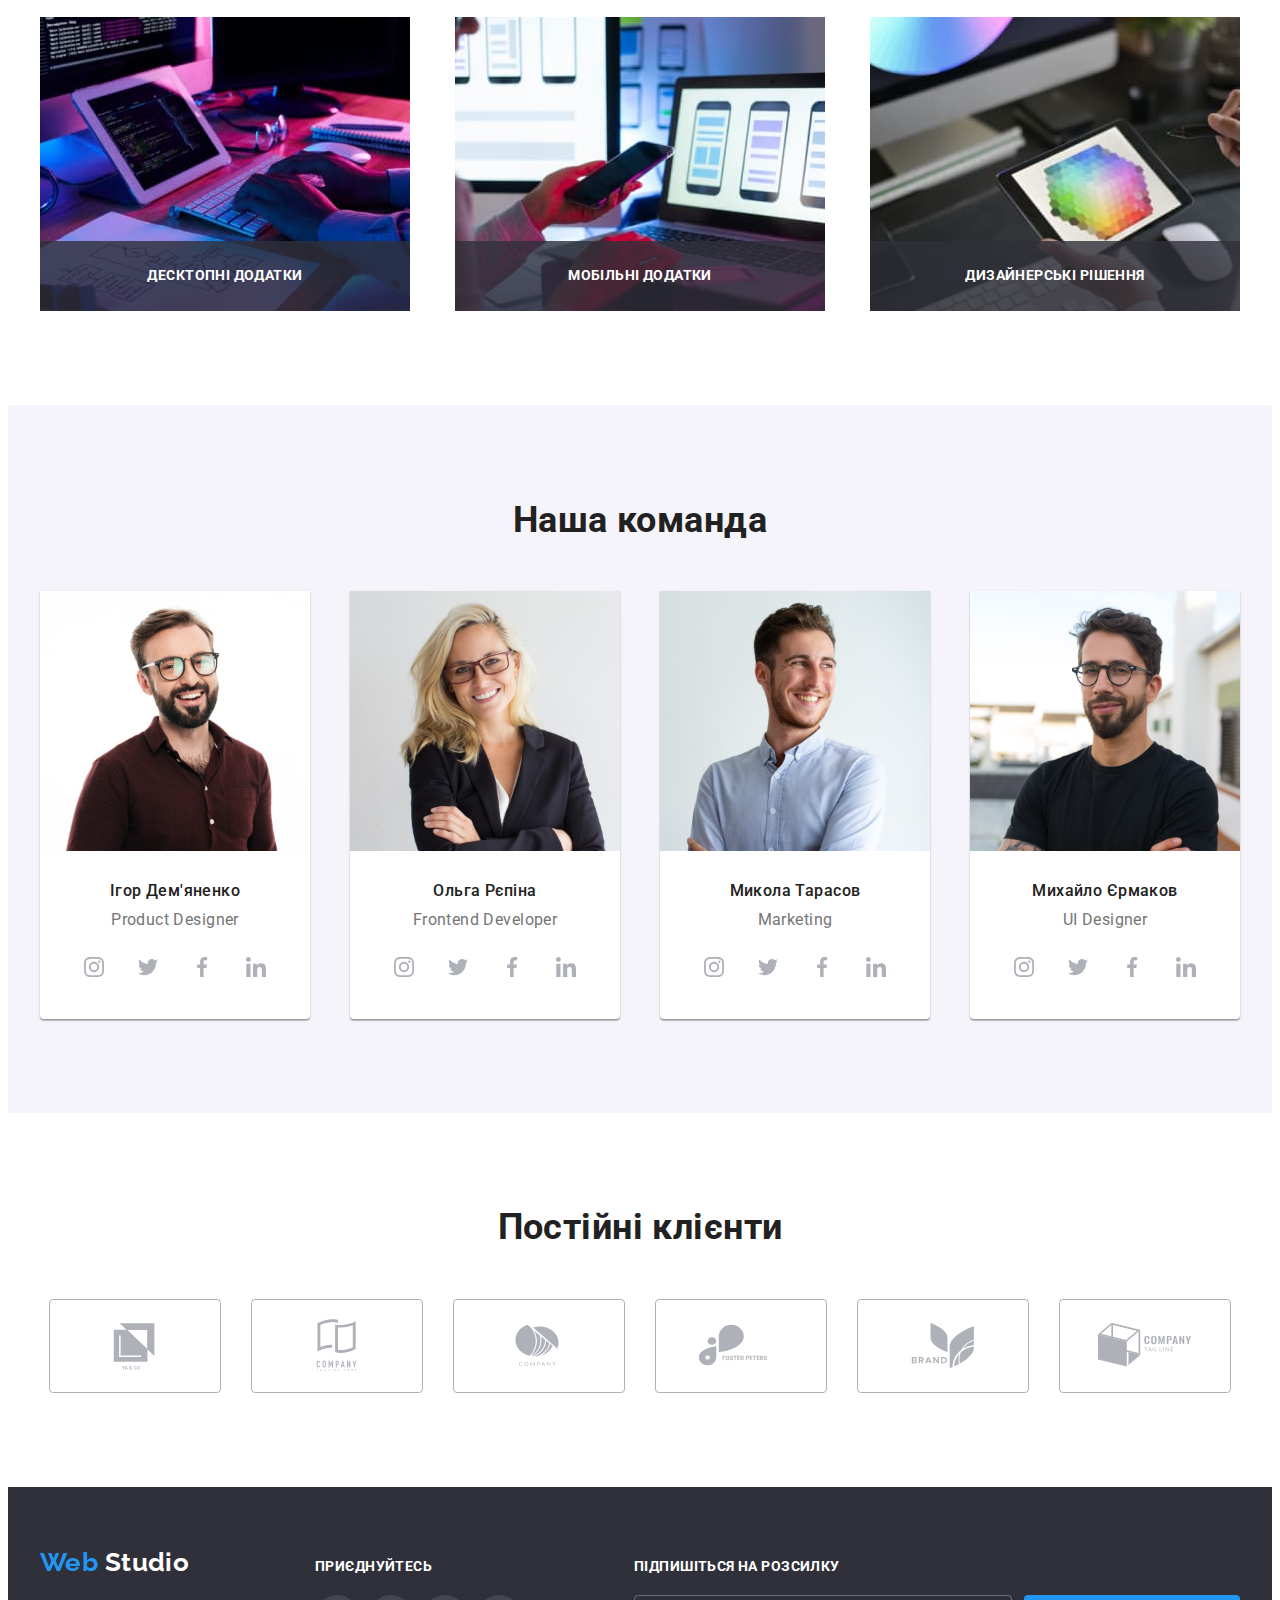
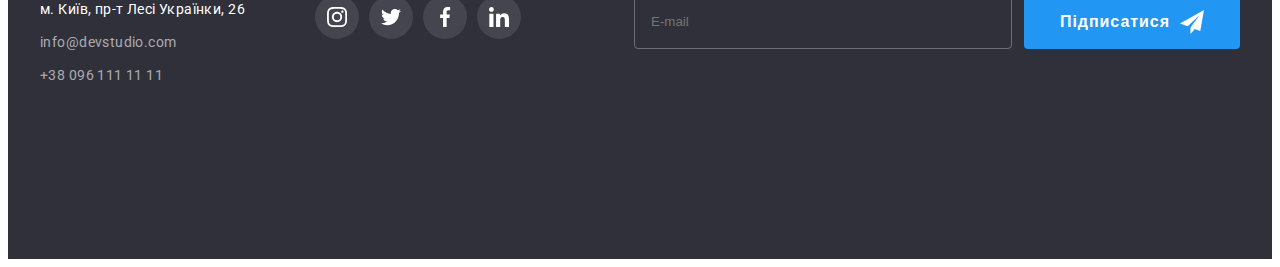
==== commit 5d1fc1cc: "Виправлена_hw-7" ====
--- a/index.html
+++ b/index.html
@@ -5,381 +5,403 @@
 		<meta http-equiv="X-UA-Compatible" content="IE=edge" />
 		<meta name="viewport" content="width=device-width, initial-scale=1.0" />
 		<title>WebStudio</title>
-		<link rel="preconnect" href="https://fonts.googleapis.com">
-		<link rel="preconnect" href="https://fonts.gstatic.com" crossorigin>
-		<link href="https://fonts.googleapis.com/css2?family=Raleway:wght@700&family=Roboto:wght@400;500;700;900&display=swap"
-			  rel="stylesheet">
-		<link rel="stylesheet" href="https://cdnjs.cloudflare.com/ajax/libs/modern-normalize/1.1.0/modern-normalize.min.css"
+		<link rel="preconnect" href="https://fonts.googleapis.com" />
+		<link rel="preconnect" href="https://fonts.gstatic.com" crossorigin />
+		<link
+			href="https://fonts.googleapis.com/css2?family=Raleway:wght@700&family=Roboto:wght@400;500;700;900&display=swap"
+			rel="stylesheet"
+		/>
+		<link
+			rel="stylesheet"
+			href="https://cdnjs.cloudflare.com/ajax/libs/modern-normalize/1.1.0/modern-normalize.min.css"
 			integrity="sha512-wpPYUAdjBVSE4KJnH1VR1HeZfpl1ub8YT/NKx4PuQ5NmX2tKuGu6U/JRp5y+Y8XG2tV+wKQpNHVUX03MfMFn9Q=="
-		    crossorigin="anonymous" referrerpolicy="no-referrer" />
-		<link rel="stylesheet" href="styles/styles.css">
+			crossorigin="anonymous"
+			referrerpolicy="no-referrer"
+		/>
+		<link rel="stylesheet" href="./css/main.min.css" />
 	</head>
 	<body>
 		<!--Шапка-->
 		<header class="header">
 			<div class="container header-container">
-			<nav class="main-nav">
-                <a class="nav-link links" href="./index.html">Web<span class="nav-logo">Studio</span></a>
-				<ul class="list nav-list">
-					<li class="list-item">
-						<a class="item-link links link-current" href="./index.html"><span class="link-blue">Студія</span></a>
+				<nav class="main-nav">
+					<a class="nav-link links" href="./index.html">
+						Web
+						<span class="nav-logo">Studio</span>
+					</a>
+					<ul class="list nav-list">
+						<li class="list-item">
+							<a class="item-link links link-current" href="./index.html"><span class="link-blue">Студія</span></a>
+						</li>
+						<li class="list-item">
+							<a class="item-link links" href="./portfolio.html">Портфоліо</a>
+						</li>
+						<li class="list-item">
+							<a class="item-link links" href="">Контакти</a>
+						</li>
+					</ul>
+				</nav>
+				<ul class="list header-contact">
+					<li class="item-contacts">
+						<a class="contacts links" href="mailto:info@devstudio.com">
+							<svg class="contact-icon" width="16" height="12">
+								<use href="./images/icons/icons.svg#envelope"></use>
+							</svg>
+							info@devstudio.com
+						</a>
 					</li>
-					<li class="list-item">
-						<a class="item-link links" href="./portfolio.html">Портфоліо</a>
-					</li>
-					<li class="list-item">
-						<a class="item-link links" href="">Контакти</a>
+					<li class="item-contacts">
+						<a class="contacts links" href="tel:+380961111111">
+							<svg class="contact-icon" width="10" height="16">
+								<use href="./images/icons/icons.svg#smartphone"></use>
+							</svg>
+							+38 096 111 11 11
+						</a>
 					</li>
 				</ul>
-			</nav>
-			<ul class="list header-contact">
-				<li class="item-contacts">
-					<a class="contacts links" href="mailto:info@devstudio.com">
-						<svg class="contact-icon" width="16" height="12">
-							<use href="./images/icons/icons.svg#envelope"></use>
-						</svg>
-						info@devstudio.com
-					</a>
-				</li>
-				<li class="item-contacts">
-					<a class="contacts links" href="tel:+380961111111">
-                         <svg class="contact-icon" width="10" height="16">
-							<use href="./images/icons/icons.svg#smartphone"></use>
-						</svg>
-						+38 096 111 11 11
-					</a>
-				</li>
-			</ul>
 			</div>
 		</header>
 		<!--Основний контент-->
 		<main>
 			<section class="sections">
-			  <div class="container">
-				<h1 class="title">
-					Ефективні рішення для вашого бізнесу
-				</h1>
-				<button class="button" type="button" data-modal-open>Замовити послугу</button>
-			  </div>
+				<div class="container">
+					<h1 class="sections__title">Ефективні рішення для вашого бізнесу</h1>
+					<button class="sections__button" type="button" data-modal-open>Замовити послугу</button>
+				</div>
 			</section>
 			<!--Особливасті-->
-			<section class="section section-features">
-				<div class="container features-container">
-				<h2 class="hidden-title">features</h2>
-				<ul class="list features-list">
-					<li class="item-features">
-						<div class="icon-features">
-							<svg class="featur-icons" width="70" height="70">
-							<use href="./images/icons/icons.svg#antenna"></use>
-						</svg>
-						</div>
-						<h3 class="title-features">УВАГА ДО ДЕТАЛЕЙ</h3>
-						<p class="subtitle-features">Ідейні міркування, i навіть початок повсякденної роботи з формування позиції.</p>
-					</li>
-					<li class="item-features">
-						<div class="icon-features">
-							<svg class="featur-icons" width="70" height="70">
-							<use href="./images/icons/icons.svg#clock"></use>
-						</svg>
-						</div>
-						<h3 class="title-features">ПУНКТУАЛЬНІСТЬ</h3>
-						<p class="subtitle-features">Завдання організації, особливо рамки і місце навчання кадрів тягне у себе.</p>
-					</li>
-					<li class="item-features">
-						<div class="icon-features">
-							<svg class="featur-icons" width="70" height="70">
-							<use href="./images/icons/icons.svg#diagram"></use>
-						</svg>
-						</div>
-						<h3 class="title-features">ПЛАНУВАННЯ</h3>
-						<p class="subtitle-features">Так само консультація з широким активом значною мірою зумовлює.</p>
-					</li>
-					<li class="item-features">
-						<div class="icon-features">
-							<svg class="featur-icons" width="70" height="70">
-							<use href="./images/icons/icons.svg#astronaut"></use>
-						</svg>
-						</div>
-						<h3 class="title-features">СУЧАСНІ ТЕХНОЛОГІЇ</h3>
-						<p class="subtitle-features">Значимість цих проблем настільки очевидна, що реалізація планових завдань.</p>
-					</li>
-				</ul>
+			<section class="features section">
+				<div class="container">
+					<h2 class="hidden-title">features</h2>
+					<ul class="features__list list">
+						<li class="features__item">
+							<div class="features__containers">
+								<svg class="features__icon" width="70" height="70">
+									<use href="./images/icons/icons.svg#antenna"></use>
+								</svg>
+							</div>
+							<h3 class="features__title">УВАГА ДО ДЕТАЛЕЙ</h3>
+							<p class="features__subtitle">
+								Ідейні міркування, i навіть початок повсякденної роботи з формування позиції.
+							</p>
+						</li>
+						<li class="features__item">
+							<div class="features__containers">
+								<svg class="features__icon" width="70" height="70">
+									<use href="./images/icons/icons.svg#clock"></use>
+								</svg>
+							</div>
+							<h3 class="features__title">ПУНКТУАЛЬНІСТЬ</h3>
+							<p class="features__subtitle">
+								Завдання організації, особливо рамки і місце навчання кадрів тягне у себе.
+							</p>
+						</li>
+						<li class="features__item">
+							<div class="features__containers">
+								<svg class="features__icon" width="70" height="70">
+									<use href="./images/icons/icons.svg#diagram"></use>
+								</svg>
+							</div>
+							<h3 class="features__title">ПЛАНУВАННЯ</h3>
+							<p class="features__subtitle">Так само консультація з широким активом значною мірою зумовлює.</p>
+						</li>
+						<li class="features__item">
+							<div class="features__containers">
+								<svg class="features__icon" width="70" height="70">
+									<use href="./images/icons/icons.svg#astronaut"></use>
+								</svg>
+							</div>
+							<h3 class="features__title">СУЧАСНІ ТЕХНОЛОГІЇ</h3>
+							<p class="features__subtitle">
+								Значимість цих проблем настільки очевидна, що реалізація планових завдань.
+							</p>
+						</li>
+					</ul>
 				</div>
 			</section>
 			<!--Робочий процес-->
 			<section class="section section-work-process">
 				<div class="container">
-				<h2 class="subject">Чим ми займаємося</h2>
-				<ul class="list list-work-process">
-					<li class="item-work-process">
-            <div class="work-container">
-						<img class="picture-work-process" src="./images/img.jpg" alt="людина працює на комп'ютері" width="370" />
-            <p class="work-text">
-              Десктопні додатки
-            </p>
-            </div>
-					</li>
-					<li class="item-work-process">
-            <div class="work-container">
-						<img class="picture-work-process" src="./images/img-1.jpg" alt="людина працює на ноутбуці, тримаючи у руці смартфон" width="370" />
-            <p class="work-text">
-              Мобільні додатки
-            </p>
-            </div>
-					</li>
-					<li class="item-work-process">
-            <div class="work-container">
-						<img class="picture-work-process" src="./images/img-2.jpg" alt="людина працює на планшеті" width="370" />
-            <p class="work-text">
-              Дизайнерські рішення
-            </p>
-            </div>
-					</li>
-				</ul>
+					<h2 class="subject">Чим ми займаємося</h2>
+					<ul class="list list-work-process">
+						<li class="item-work-process">
+							<div class="work-container">
+								<img
+									class="picture-work-process"
+									src="./images/img.jpg"
+									alt="людина працює на комп'ютері"
+									width="370"
+								/>
+								<p class="work-text">Десктопні додатки</p>
+							</div>
+						</li>
+						<li class="item-work-process">
+							<div class="work-container">
+								<img
+									class="picture-work-process"
+									src="./images/img-1.jpg"
+									alt="людина працює на ноутбуці, тримаючи у руці смартфон"
+									width="370"
+								/>
+								<p class="work-text">Мобільні додатки</p>
+							</div>
+						</li>
+						<li class="item-work-process">
+							<div class="work-container">
+								<img
+									class="picture-work-process"
+									src="./images/img-2.jpg"
+									alt="людина працює на планшеті"
+									width="370"
+								/>
+								<p class="work-text">Дизайнерські рішення</p>
+							</div>
+						</li>
+					</ul>
 				</div>
 			</section>
 			<!--Наша команда-->
-			<section class=" section section-team">
+			<section class="section section-team">
 				<div class="container">
-			     <h2 class="subject-team">Наша команда</h2>
-                 <ul class="list list-team">
-					<li class="item-team">
-						<img class="picture-team" src="./images/team/img.jpg" alt="Чоловік у коричневій сородці" width="270" />
-						<h3 class="title-team">Ігор Дем'яненко</h3>
-						<p class="subtitle-team">Product Designer</p>
-						<ul class="list icon-team-list">
-                      <li class="item-team-icon">
-                     <a
-                      class="link link-team-icon"
-                      href="https://instagram.com"
-                      target="_blank"
-                      rel="noopener noreferrer"
-                      aria-label="Instagram"
-                    >
-                      <svg class="socials-icon" width="20" height="20">
-                        <use href="./images/icons/icons.svg#instagram"></use>
-                      </svg>
-                      </a>
-                     </li>
-                     <li class="item-team-icon">
-                    <a
-                      class="link link-team-icon"
-                      href="https://twitter.com"
-                      aria-label="Twitter"
-                      target="_blank"
-                      rel="noopener noreferrer"
-                    >
-                      <svg class="socials-icon" width="20" height="20">
-                        <use href="./images/icons/icons.svg#twitter"></use>
-                      </svg>
-                    </a>
-                  </li>
-				  <li class="item-team-icon">
-                    <a
-                      class="link link-team-icon"
-                      href="https://facebook.com"
-                      aria-label="Facebook"
-                      target="_blank"
-                      rel="noopener noreferrer"
-                    >
-                      <svg class="socials-icon" width="20" height="20">
-                        <use href="./images/icons/icons.svg#facebook"></use>
-                      </svg>
-                    </a>
-                  </li>
-				  <li class="item-team-icon">
-                    <a
-                      class="link link-team-icon"
-                      href="https://linkedin.com"
-                      aria-label="LinkedIn"
-                      target="_blank"
-                      rel="noopener noreferrer"
-                    >
-                      <svg class="socials-icon" width="20" height="20">
-                        <use href="./images/icons/icons.svg#linkedin"></use>
-                      </svg>
-                    </a>
-                  </li>
-					 </ul>
-					</li>
-					<li class="item-team">
-						<img class="picture-team" src="./images/team/img-1.jpg" alt="Блондинка у чорному піджаку" width="270" />
-						<h3 class="title-team">Ольга Рєпіна</h3>
-						<p class="subtitle-team">Frontend Developer</p>
-						<ul class="list icon-team-list">
-                      <li class="item-team-icon">
-                     <a
-                      class="link link-team-icon"
-                      href="https://instagram.com"
-                      target="_blank"
-                      rel="noopener noreferrer"
-                      aria-label="Instagram"
-                    >
-                      <svg class="socials-icon" width="20" height="20">
-                        <use href="./images/icons/icons.svg#instagram"></use>
-                      </svg>
-                      </a>
-                     </li>
-                     <li class="item-team-icon">
-                    <a
-                      class="link link-team-icon"
-                      href="https://twitter.com"
-                      aria-label="Twitter"
-                      target="_blank"
-                      rel="noopener noreferrer"
-                    >
-                      <svg class="socials-icon" width="20" height="20">
-                        <use href="./images/icons/icons.svg#twitter"></use>
-                      </svg>
-                    </a>
-                  </li>
-				  <li class="item-team-icon">
-                    <a
-                      class="link link-team-icon"
-                      href="https://facebook.com"
-                      aria-label="Facebook"
-                      target="_blank"
-                      rel="noopener noreferrer"
-                    >
-                      <svg class="socials-icon" width="20" height="20">
-                        <use href="./images/icons/icons.svg#facebook"></use>
-                      </svg>
-                    </a>
-                  </li>
-				  <li class="item-team-icon">
-                    <a
-                      class="link link-team-icon"
-                      href="https://linkedin.com"
-                      aria-label="LinkedIn"
-                      target="_blank"
-                      rel="noopener noreferrer"
-                    >
-                      <svg class="socials-icon" width="20" height="20">
-                        <use href="./images/icons/icons.svg#linkedin"></use>
-                      </svg>
-                    </a>
-                  </li>
-					 </ul>
-					</li>
-					<li class="item-team">
-						<img class="picture-team" src="./images/team/img-2.jpg" alt="Чоловік у світлій сорочці" width="270" />
-						<h3 class="title-team">Микола Тарасов</h3>
-						<p class="subtitle-team">Marketing</p>
-						<ul class="list icon-team-list">
-                      <li class="item-team-icon">
-                     <a
-                      class="link link-team-icon"
-                      href="https://instagram.com"
-                      target="_blank"
-                      rel="noopener noreferrer"
-                      aria-label="Instagram"
-                    >
-                      <svg class="socials-icon" width="20" height="20">
-                        <use href="./images/icons/icons.svg#instagram"></use>
-                      </svg>
-                      </a>
-                     </li>
-                     <li class="item-team-icon">
-                    <a
-                      class="link link-team-icon"
-                      href="https://twitter.com"
-                      aria-label="Twitter"
-                      target="_blank"
-                      rel="noopener noreferrer"
-                    >
-                      <svg class="socials-icon" width="20" height="20">
-                        <use href="./images/icons/icons.svg#twitter"></use>
-                      </svg>
-                    </a>
-                  </li>
-				  <li class="item-team-icon">
-                    <a
-                      class="link link-team-icon"
-                      href="https://facebook.com"
-                      aria-label="Facebook"
-                      target="_blank"
-                      rel="noopener noreferrer"
-                    >
-                      <svg class="socials-icon" width="20" height="20">
-                        <use href="./images/icons/icons.svg#facebook"></use>
-                      </svg>
-                    </a>
-                  </li>
-				  <li class="item-team-icon">
-                    <a
-                      class="link link-team-icon"
-                      href="https://linkedin.com"
-                      aria-label="LinkedIn"
-                      target="_blank"
-                      rel="noopener noreferrer"
-                    >
-                      <svg class="socials-icon" width="20" height="20">
-                        <use href="./images/icons/icons.svg#linkedin"></use>
-                      </svg>
-                    </a>
-                  </li>
-					 </ul>
-					</li>
-					<li class="item-team">
-						<img class="picture-team" src="./images/team/img-3.jpg" alt="Чоловік у чорній футболці" width="270" />
-						<h3 class="title-team">Михайло Єрмаков</h3>
-						<p class="subtitle-team">UI Designer</p>
-						<ul class="list icon-team-list">
-                      <li class="item-team-icon">
-                     <a
-                      class="link link-team-icon"
-                      href="https://instagram.com"
-                      target="_blank"
-                      rel="noopener noreferrer"
-                      aria-label="Instagram"
-                    >
-                      <svg class="socials-icon" width="20" height="20">
-                        <use href="./images/icons/icons.svg#instagram"></use>
-                      </svg>
-                      </a>
-                     </li>
-                     <li class="item-team-icon">
-                    <a
-                      class="link link-team-icon"
-                      href="https://twitter.com"
-                      aria-label="Twitter"
-                      target="_blank"
-                      rel="noopener noreferrer"
-                    >
-                      <svg class="socials-icon" width="20" height="20">
-                        <use href="./images/icons/icons.svg#twitter"></use>
-                      </svg>
-                    </a>
-                  </li>
-				  <li class="item-team-icon">
-                    <a
-                      class="link link-team-icon"
-                      href="https://facebook.com"
-                      aria-label="Facebook"
-                      target="_blank"
-                      rel="noopener noreferrer"
-                    >
-                      <svg class="socials-icon" width="20" height="20">
-                        <use href="./images/icons/icons.svg#facebook"></use>
-                      </svg>
-                    </a>
-                  </li>
-				  <li class="item-team-icon">
-                    <a
-                      class="link link-team-icon"
-                      href="https://linkedin.com"
-                      aria-label="LinkedIn"
-                      target="_blank"
-                      rel="noopener noreferrer"
-                    >
-                      <svg class="socials-icon" width="20" height="20">
-                        <use href="./images/icons/icons.svg#linkedin"></use>
-                      </svg>
-                    </a>
-                  </li>
-					 </ul>
-					</li>
-				 </ul>
+					<h2 class="subject-team">Наша команда</h2>
+					<ul class="list list-team">
+						<li class="item-team">
+							<img class="picture-team" src="./images/team/img.jpg" alt="Чоловік у коричневій сородці" width="270" />
+							<h3 class="title-team">Ігор Дем'яненко</h3>
+							<p class="subtitle-team">Product Designer</p>
+							<ul class="list icon-team-list">
+								<li class="item-team-icon">
+									<a
+										class="link link-team-icon"
+										href="https://instagram.com"
+										target="_blank"
+										rel="noopener noreferrer"
+										aria-label="Instagram"
+									>
+										<svg class="socials-icon" width="20" height="20">
+											<use href="./images/icons/icons.svg#instagram"></use>
+										</svg>
+									</a>
+								</li>
+								<li class="item-team-icon">
+									<a
+										class="link link-team-icon"
+										href="https://twitter.com"
+										aria-label="Twitter"
+										target="_blank"
+										rel="noopener noreferrer"
+									>
+										<svg class="socials-icon" width="20" height="20">
+											<use href="./images/icons/icons.svg#twitter"></use>
+										</svg>
+									</a>
+								</li>
+								<li class="item-team-icon">
+									<a
+										class="link link-team-icon"
+										href="https://facebook.com"
+										aria-label="Facebook"
+										target="_blank"
+										rel="noopener noreferrer"
+									>
+										<svg class="socials-icon" width="20" height="20">
+											<use href="./images/icons/icons.svg#facebook"></use>
+										</svg>
+									</a>
+								</li>
+								<li class="item-team-icon">
+									<a
+										class="link link-team-icon"
+										href="https://linkedin.com"
+										aria-label="LinkedIn"
+										target="_blank"
+										rel="noopener noreferrer"
+									>
+										<svg class="socials-icon" width="20" height="20">
+											<use href="./images/icons/icons.svg#linkedin"></use>
+										</svg>
+									</a>
+								</li>
+							</ul>
+						</li>
+						<li class="item-team">
+							<img class="picture-team" src="./images/team/img-1.jpg" alt="Блондинка у чорному піджаку" width="270" />
+							<h3 class="title-team">Ольга Рєпіна</h3>
+							<p class="subtitle-team">Frontend Developer</p>
+							<ul class="list icon-team-list">
+								<li class="item-team-icon">
+									<a
+										class="link link-team-icon"
+										href="https://instagram.com"
+										target="_blank"
+										rel="noopener noreferrer"
+										aria-label="Instagram"
+									>
+										<svg class="socials-icon" width="20" height="20">
+											<use href="./images/icons/icons.svg#instagram"></use>
+										</svg>
+									</a>
+								</li>
+								<li class="item-team-icon">
+									<a
+										class="link link-team-icon"
+										href="https://twitter.com"
+										aria-label="Twitter"
+										target="_blank"
+										rel="noopener noreferrer"
+									>
+										<svg class="socials-icon" width="20" height="20">
+											<use href="./images/icons/icons.svg#twitter"></use>
+										</svg>
+									</a>
+								</li>
+								<li class="item-team-icon">
+									<a
+										class="link link-team-icon"
+										href="https://facebook.com"
+										aria-label="Facebook"
+										target="_blank"
+										rel="noopener noreferrer"
+									>
+										<svg class="socials-icon" width="20" height="20">
+											<use href="./images/icons/icons.svg#facebook"></use>
+										</svg>
+									</a>
+								</li>
+								<li class="item-team-icon">
+									<a
+										class="link link-team-icon"
+										href="https://linkedin.com"
+										aria-label="LinkedIn"
+										target="_blank"
+										rel="noopener noreferrer"
+									>
+										<svg class="socials-icon" width="20" height="20">
+											<use href="./images/icons/icons.svg#linkedin"></use>
+										</svg>
+									</a>
+								</li>
+							</ul>
+						</li>
+						<li class="item-team">
+							<img class="picture-team" src="./images/team/img-2.jpg" alt="Чоловік у світлій сорочці" width="270" />
+							<h3 class="title-team">Микола Тарасов</h3>
+							<p class="subtitle-team">Marketing</p>
+							<ul class="list icon-team-list">
+								<li class="item-team-icon">
+									<a
+										class="link link-team-icon"
+										href="https://instagram.com"
+										target="_blank"
+										rel="noopener noreferrer"
+										aria-label="Instagram"
+									>
+										<svg class="socials-icon" width="20" height="20">
+											<use href="./images/icons/icons.svg#instagram"></use>
+										</svg>
+									</a>
+								</li>
+								<li class="item-team-icon">
+									<a
+										class="link link-team-icon"
+										href="https://twitter.com"
+										aria-label="Twitter"
+										target="_blank"
+										rel="noopener noreferrer"
+									>
+										<svg class="socials-icon" width="20" height="20">
+											<use href="./images/icons/icons.svg#twitter"></use>
+										</svg>
+									</a>
+								</li>
+								<li class="item-team-icon">
+									<a
+										class="link link-team-icon"
+										href="https://facebook.com"
+										aria-label="Facebook"
+										target="_blank"
+										rel="noopener noreferrer"
+									>
+										<svg class="socials-icon" width="20" height="20">
+											<use href="./images/icons/icons.svg#facebook"></use>
+										</svg>
+									</a>
+								</li>
+								<li class="item-team-icon">
+									<a
+										class="link link-team-icon"
+										href="https://linkedin.com"
+										aria-label="LinkedIn"
+										target="_blank"
+										rel="noopener noreferrer"
+									>
+										<svg class="socials-icon" width="20" height="20">
+											<use href="./images/icons/icons.svg#linkedin"></use>
+										</svg>
+									</a>
+								</li>
+							</ul>
+						</li>
+						<li class="item-team">
+							<img class="picture-team" src="./images/team/img-3.jpg" alt="Чоловік у чорній футболці" width="270" />
+							<h3 class="title-team">Михайло Єрмаков</h3>
+							<p class="subtitle-team">UI Designer</p>
+							<ul class="list icon-team-list">
+								<li class="item-team-icon">
+									<a
+										class="link link-team-icon"
+										href="https://instagram.com"
+										target="_blank"
+										rel="noopener noreferrer"
+										aria-label="Instagram"
+									>
+										<svg class="socials-icon" width="20" height="20">
+											<use href="./images/icons/icons.svg#instagram"></use>
+										</svg>
+									</a>
+								</li>
+								<li class="item-team-icon">
+									<a
+										class="link link-team-icon"
+										href="https://twitter.com"
+										aria-label="Twitter"
+										target="_blank"
+										rel="noopener noreferrer"
+									>
+										<svg class="socials-icon" width="20" height="20">
+											<use href="./images/icons/icons.svg#twitter"></use>
+										</svg>
+									</a>
+								</li>
+								<li class="item-team-icon">
+									<a
+										class="link link-team-icon"
+										href="https://facebook.com"
+										aria-label="Facebook"
+										target="_blank"
+										rel="noopener noreferrer"
+									>
+										<svg class="socials-icon" width="20" height="20">
+											<use href="./images/icons/icons.svg#facebook"></use>
+										</svg>
+									</a>
+								</li>
+								<li class="item-team-icon">
+									<a
+										class="link link-team-icon"
+										href="https://linkedin.com"
+										aria-label="LinkedIn"
+										target="_blank"
+										rel="noopener noreferrer"
+									>
+										<svg class="socials-icon" width="20" height="20">
+											<use href="./images/icons/icons.svg#linkedin"></use>
+										</svg>
+									</a>
+								</li>
+							</ul>
+						</li>
+					</ul>
 				</div>
 			</section>
 			<!-- Постійні клієнти -->
@@ -388,181 +410,212 @@
 					<h2 class="title-clients">Постійні клієнти</h2>
 					<ul class="list icon-clients-list">
 						<li class="item-clients-icon">
-                     <a class="link link-clients-icon"
-                      href=""
-                      aria-label="logo">
-                      <svg class="logo-icon" width="106" height="60">
-                        <use href="./images/icons/icons.svg#Logo"></use>
-                      </svg>
-                     </a>
-                     </li>
+							<a class="link link-clients-icon" href="" aria-label="logo">
+								<svg class="logo-icon" width="106" height="60">
+									<use href="./images/icons/icons.svg#Logo"></use>
+								</svg>
+							</a>
+						</li>
 						<li class="item-clients-icon">
-                     <a class="link link-clients-icon"
-                      href=""
-                      aria-label="logo1">
-                      <svg class="logo-icon" width="106" height="60">
-                        <use href="./images/icons/icons.svg#Logo1"></use>
-                      </svg>
-                     </a>
-                     </li>
+							<a class="link link-clients-icon" href="" aria-label="logo1">
+								<svg class="logo-icon" width="106" height="60">
+									<use href="./images/icons/icons.svg#Logo1"></use>
+								</svg>
+							</a>
+						</li>
 						<li class="item-clients-icon">
-                     <a class="link link-clients-icon"
-                      href=""
-                      aria-label="logo2">
-                      <svg class="logo-icon" width="106" height="60">
-                        <use href="./images/icons/icons.svg#Logo2"></use>
-                      </svg>
-                     </a>
-                     </li>
+							<a class="link link-clients-icon" href="" aria-label="logo2">
+								<svg class="logo-icon" width="106" height="60">
+									<use href="./images/icons/icons.svg#Logo2"></use>
+								</svg>
+							</a>
+						</li>
 						<li class="item-clients-icon">
-                     <a class="link link-clients-icon"
-                      href=""
-                      aria-label="logo3">
-                      <svg class="logo-icon" width="106" height="60">
-                        <use href="./images/icons/icons.svg#Logo3"></use>
-                      </svg>
-                     </a>
-                     </li>
+							<a class="link link-clients-icon" href="" aria-label="logo3">
+								<svg class="logo-icon" width="106" height="60">
+									<use href="./images/icons/icons.svg#Logo3"></use>
+								</svg>
+							</a>
+						</li>
 						<li class="item-clients-icon">
-                     <a class="link link-clients-icon"
-                      href=""
-                      aria-label="logo4">
-                      <svg class="logo-icon" width="106" height="60">
-                        <use href="./images/icons/icons.svg#Logo4"></use>
-                      </svg>
-                     </a>
-                     </li>
+							<a class="link link-clients-icon" href="" aria-label="logo4">
+								<svg class="logo-icon" width="106" height="60">
+									<use href="./images/icons/icons.svg#Logo4"></use>
+								</svg>
+							</a>
+						</li>
 						<li class="item-clients-icon">
-                     <a class="link link-clients-icon"
-                      href=""
-                      aria-label="logo5">
-                      <svg class="logo-icon" width="106" height="60">
-                        <use href="./images/icons/icons.svg#Logo5"></use>
-                      </svg>
-                     </a>
-                     </li>
+							<a class="link link-clients-icon" href="" aria-label="logo5">
+								<svg class="logo-icon" width="106" height="60">
+									<use href="./images/icons/icons.svg#Logo5"></use>
+								</svg>
+							</a>
+						</li>
 					</ul>
 				</div>
 			</section>
 		</main>
 		<!--Підвал-->
-    <footer class="footer">
-      <div class="container container-unifying">
-          <div class="footer-container">
-            <a class="footer-link links" href="./index.html">Web<span class="logo-footer">Studio</span></a>
-            <address class="address-footer">
-              <ul class="items-footer list">
-                <li class="footer-item"><a class="link-footer address links" href="https://goo.gl/maps/535pKmFVqk2q9P2UA">м.
-                    Київ, пр-т Лесі Українки, 26</a></li>
-                <li class="footer-item"><a class="link-footer links" href="mailto:info@devstudio.com">info@devstudio.com</a>
-                </li>
-                <li class="footer-item"><a class="link-footer links" href="tel:+380961111111">+38 096 111 11
-                    11</a></li>
-              </ul>
-            </address>
-          </div>
-          <div class="icon-footer-container">
-            <p class="text-footer">приєднуйтесь</p>
-            <ul class="list footer-list-icon">
-              <li class="footer-item-icon">
-                <a class="link link-footer-icon" href="https://instagram.com" target="_blank" rel="noopener noreferrer"
-                  aria-label="Instagram">
-                  <svg class="footer-socials-icon" width="20" height="20">
-                    <use href="./images/icons/icons.svg#instagram"></use>
-                  </svg>
-                </a>
-              </li>
-              <li class="footer-item-icon">
-                <a class="link link-footer-icon" href="https://twitter.com" aria-label="Twitter" target="_blank"
-                  rel="noopener noreferrer">
-                  <svg class="footer-socials-icon" width="20" height="20">
-                    <use href="./images/icons/icons.svg#twitter"></use>
-                  </svg>
-                </a>
-              </li>
-              <li class="footer-item-icon">
-                <a class="link link-footer-icon" href="https://facebook.com" aria-label="Facebook" target="_blank"
-                  rel="noopener noreferrer">
-                  <svg class="footer-socials-icon" width="20" height="20">
-                    <use href="./images/icons/icons.svg#facebook"></use>
-                  </svg>
-                </a>
-              </li>
-              <li class="footer-item-icon">
-                <a class="link link-footer-icon" href="https://linkedin.com" aria-label="LinkedIn" target="_blank"
-                  rel="noopener noreferrer">
-                  <svg class="footer-socials-icon" width="20" height="20">
-                    <use href="./images/icons/icons.svg#linkedin"></use>
-                  </svg>
-                </a>
-              </li>
-            </ul>
-          </div>
-          <div class="footer-subscribe">
-        <p class="footer-title">Підпишіться на розсилку</p>
-        <form class="footer-form">
-          <input type="text" class="footer-subscribe-input" placeholder="E-mail" required="">
-          <button class="button-serv-footer"> Підписатися
-             <svg class="social-item" width="24" height="24">
-                <use href="./images/icons/icons.svg#icon-send"></use>
-              </svg>
-          </button>
-        </form>
-      </div>
-      </div>
-    </footer>
+		<footer class="footer">
+			<div class="container container-unifying">
+				<div class="footer-container">
+					<a class="footer-link links" href="./index.html">
+						Web
+						<span class="logo-footer">Studio</span>
+					</a>
+					<address class="address-footer">
+						<ul class="items-footer list">
+							<li class="footer-item">
+								<a class="link-footer address links" href="https://goo.gl/maps/535pKmFVqk2q9P2UA">
+									м. Київ, пр-т Лесі Українки, 26
+								</a>
+							</li>
+							<li class="footer-item">
+								<a class="link-footer links" href="mailto:info@devstudio.com">info@devstudio.com</a>
+							</li>
+							<li class="footer-item"><a class="link-footer links" href="tel:+380961111111">+38 096 111 11 11</a></li>
+						</ul>
+					</address>
+				</div>
+				<div class="icon-footer-container">
+					<p class="text-footer">приєднуйтесь</p>
+					<ul class="list footer-list-icon">
+						<li class="footer-item-icon">
+							<a
+								class="link link-footer-icon"
+								href="https://instagram.com"
+								target="_blank"
+								rel="noopener noreferrer"
+								aria-label="Instagram"
+							>
+								<svg class="footer-socials-icon" width="20" height="20">
+									<use href="./images/icons/icons.svg#instagram"></use>
+								</svg>
+							</a>
+						</li>
+						<li class="footer-item-icon">
+							<a
+								class="link link-footer-icon"
+								href="https://twitter.com"
+								aria-label="Twitter"
+								target="_blank"
+								rel="noopener noreferrer"
+							>
+								<svg class="footer-socials-icon" width="20" height="20">
+									<use href="./images/icons/icons.svg#twitter"></use>
+								</svg>
+							</a>
+						</li>
+						<li class="footer-item-icon">
+							<a
+								class="link link-footer-icon"
+								href="https://facebook.com"
+								aria-label="Facebook"
+								target="_blank"
+								rel="noopener noreferrer"
+							>
+								<svg class="footer-socials-icon" width="20" height="20">
+									<use href="./images/icons/icons.svg#facebook"></use>
+								</svg>
+							</a>
+						</li>
+						<li class="footer-item-icon">
+							<a
+								class="link link-footer-icon"
+								href="https://linkedin.com"
+								aria-label="LinkedIn"
+								target="_blank"
+								rel="noopener noreferrer"
+							>
+								<svg class="footer-socials-icon" width="20" height="20">
+									<use href="./images/icons/icons.svg#linkedin"></use>
+								</svg>
+							</a>
+						</li>
+					</ul>
+				</div>
+				<div class="footer-subscribe">
+					<p class="footer-title">Підпишіться на розсилку</p>
+					<form class="footer-form">
+						<input type="text" class="footer-subscribe-input" placeholder="E-mail" required="" />
+						<button class="button-serv-footer">
+							Підписатися
+							<svg class="social-item" width="24" height="24">
+								<use href="./images/icons/icons.svg#icon-send"></use>
+							</svg>
+						</button>
+					</form>
+				</div>
+			</div>
+		</footer>
 
-    <div class="backdrop is-hidden" data-modal>
-       <div class="modal">
-<button class="modal-btn" type="button" data-modal-close>
-<svg class="close-icon" width="18" height="18">
-                    <use href="./images/icons/icons.svg#close-black"></use>
-                  </svg>
-</button>
+		<div class="backdrop is-hidden" data-modal>
+			<div class="modal">
+				<button class="modal-btn" type="button" data-modal-close>
+					<svg class="close-icon" width="18" height="18">
+						<use href="./images/icons/icons.svg#close-black"></use>
+					</svg>
+				</button>
 
-<form class="register-form" name="register-form">
-                <strong class="register-form-title">Залиште свої дані, ми вам передзвонимо</strong>
-                <div class="register-form-group" role="group">
-                    <label class="register-form-field" for="user-name"><span class="register-form-label">Ім'я</span>
-                        <input class="register-form-input" type="text" id="user-name" name="user-name" required="" minlength="3">
-                        <svg class="register-form-icon" width="18" height="18">
-                            <use href="./images/icons/icons.svg#person">
-                            </use>
-                        </svg>
-                    </label>
-                    <label class="register-form-field" for="user-tel"><span class="register-form-label">Телефон</span>
-                        <input class="register-form-input" type="text" id="user-tel" name="user-tel" required="">
-                        <svg class="register-form-icon" width="18" height="18">
-                            <use href="./images/icons/icons.svg#phone">
-                            </use>
-                        </svg>
-                    </label>
-                    <label class="register-form-field" for="user-mail"><span class="register-form-label">Пошта</span>
-                        <input class="register-form-input" type="text" id="user-mail" name="user-mail" required="">
-                        <svg class="register-form-icon" width="18" height="18">
-                            <use href="./images/icons/icons.svg#email">
-                            </use>
-                        </svg>
-                    </label>
-                    <label class="register-form-field">
-                        <span class="register-form-heading">Коментар</span>
-                        <textarea class="register-form-message" rows="5" placeholder="Введіть текст"></textarea>
-                    </label>
-                </div>
-                <label class="register-form-agreement" for="user-agreement">
-                    <input class="register-form-checkbox hidden-title" type="checkbox" id="user-agreement" name="user-agreement" required="">
-                    <svg class="register-form-icons" width="16" height="15">
-                        <use class="icon-checked" href="./images/icons/icons.svg#checked"></use>
-                        <use class="icon-unchecked" href="./images/icons/icons.svg#unchcked"></use>
-                    </svg>
-                    <span class="register-form-desc">Погоджуюся з розсилкою та приймаю <a class="register-form-link" href="">Умови договору</a></span>
-                </label>
-                
-                <button class="button-server" type="submit">Відправити</button>
-            </form>
-      </div>
-    </div>
+				<form class="register-form" name="register-form">
+					<strong class="register-form-title">Залиште свої дані, ми вам передзвонимо</strong>
+					<div class="register-form-group" role="group">
+						<label class="register-form-field" for="user-name">
+							<span class="register-form-label">Ім'я</span>
+							<input
+								class="register-form-input"
+								type="text"
+								id="user-name"
+								name="user-name"
+								required=""
+								minlength="3"
+							/>
+							<svg class="register-form-icon" width="18" height="18">
+								<use href="./images/icons/icons.svg#person"></use>
+							</svg>
+						</label>
+						<label class="register-form-field" for="user-tel">
+							<span class="register-form-label">Телефон</span>
+							<input class="register-form-input" type="text" id="user-tel" name="user-tel" required="" />
+							<svg class="register-form-icon" width="18" height="18">
+								<use href="./images/icons/icons.svg#phone"></use>
+							</svg>
+						</label>
+						<label class="register-form-field" for="user-mail">
+							<span class="register-form-label">Пошта</span>
+							<input class="register-form-input" type="text" id="user-mail" name="user-mail" required="" />
+							<svg class="register-form-icon" width="18" height="18">
+								<use href="./images/icons/icons.svg#email"></use>
+							</svg>
+						</label>
+						<label class="register-form-field">
+							<span class="register-form-heading">Коментар</span>
+							<textarea class="register-form-message" rows="5" placeholder="Введіть текст"></textarea>
+						</label>
+					</div>
+					<label class="register-form-agreement" for="user-agreement">
+						<input
+							class="register-form-checkbox hidden-title"
+							type="checkbox"
+							id="user-agreement"
+							name="user-agreement"
+							required=""
+						/>
+						<svg class="register-form-icons" width="16" height="15">
+							<use class="icon-checked" href="./images/icons/icons.svg#checked"></use>
+							<use class="icon-unchecked" href="./images/icons/icons.svg#unchcked"></use>
+						</svg>
+						<span class="register-form-desc">
+							Погоджуюся з розсилкою та приймаю
+							<a class="register-form-link" href="">Умови договору</a>
+						</span>
+					</label>
 
-    <script src="./js/modal.js"></script>
+					<button class="button-server" type="submit">Відправити</button>
+				</form>
+			</div>
+		</div>
+
+		<script src="./js/modal.js"></script>
 	</body>
-</html>+</html>
--- a/css/main.min.css
+++ b/css/main.min.css
@@ -0,0 +1 @@
+:root{--primary-text-color: #212121;--secondary-text-color: #757575;--blue-text-color: #2196F3;--white-text-color: #FFFFFF;--logo-text-color: #000000;--icon-text-color: #AFB1B8;--primary-backg-color: #FFFFFF;--secondary-back-color: #2F303A;--button-backg-color: #2196F3;--background-color: #F5F4FA;--animation: 250ms cubic-bezier(0.4, 0, 0.2, 1)}.hidden-title{position:absolute;width:1px;height:1px;margin:-1px;border:0;padding:0;white-space:nowrap;-webkit-clip-path:inset(100%);clip-path:inset(100%);clip:rect(0 0 0 0);overflow:hidden}body{font-family:"Roboto",sans-serif;font-size:14px;letter-spacing:.03em;color:var(--primary-text-color)}.section{padding-top:94px;padding-bottom:94px}h1,h2,h3,p{margin-top:0;margin-bottom:0}.list{list-style:none;padding:0;margin:0}.links{text-decoration:none}img{display:block;max-width:100%;height:auto}.container{width:1200px;padding-left:15px;padding-right:15px;margin-left:auto;margin-right:auto}.header{border-bottom:1px solid #ececec}.header-container{display:-webkit-box;display:-ms-flexbox;display:flex;-webkit-box-align:center;-ms-flex-align:center;align-items:center}.main-nav{display:-webkit-box;display:-ms-flexbox;display:flex;-webkit-box-align:center;-ms-flex-align:center;align-items:center;gap:93px}.nav-list{display:-webkit-box;display:-ms-flexbox;display:flex;gap:50px;-webkit-box-align:center;-ms-flex-align:center;align-items:center}.header-contact{display:-webkit-box;display:-ms-flexbox;display:flex;gap:50px;margin-left:auto}.nav-link{padding-top:24px;padding-bottom:25px;color:var(--blue-text-color);font-family:"Raleway";font-weight:700;font-size:26px;line-height:1.19}.nav-logo{color:var(--logo-text-color)}.link-blue{color:var(--blue-text-color)}.item-link{position:relative;padding-top:32px;padding-bottom:32px;color:var(--primary-text-color);font-weight:500;line-height:1.14;letter-spacing:.02em;-webkit-transition:color var(--animation);transition:color var(--animation)}.item-link:hover,.item-link:focus{color:var(--blue-text-color)}.link-current::after{content:"";position:absolute;display:block;left:0;bottom:-1%;width:100%;height:4px;background-color:var(--button-backg-color);border-radius:2px}.contacts{display:-webkit-box;display:-ms-flexbox;display:flex;-webkit-box-align:center;-ms-flex-align:center;align-items:center;gap:10px;color:var(--secondary-text-color);font-weight:500;line-height:1.14;-webkit-transition:color var(--animation);transition:color var(--animation)}.contacts:hover,.contacts:focus{color:var(--blue-text-color)}.contact-icon{fill:currentColor}.sections{max-width:1600px;height:600px;margin-left:auto;margin-right:auto;background-image:-webkit-gradient(linear, left top, right top, from(rgba(47, 48, 58, 0.4)), to(rgba(47, 48, 58, 0.4))),url(../images/icons/Img.jpg);background-image:linear-gradient(to right, rgba(47, 48, 58, 0.4), rgba(47, 48, 58, 0.4)),url(../images/icons/Img.jpg);background-repeat:no-repeat;background-size:cover;background-position:center;padding-top:200px;padding-bottom:200px;background-color:var(--secondary-back-color)}.sections__title{margin-bottom:30px;margin-left:auto;margin-right:auto;width:696px;color:var(--white-text-color);font-weight:900;font-size:44px;line-height:1.36;text-align:center;letter-spacing:.06em;text-transform:uppercase}.sections__button{display:block;margin:0 auto;padding:10px 32px;color:var(--white-text-color);background-color:var(--button-backg-color);-webkit-box-shadow:0px 4px 4px rgba(0,0,0,.15);box-shadow:0px 4px 4px rgba(0,0,0,.15);border-radius:4px;cursor:pointer;border:none;font-family:"Roboto";font-weight:700;font-size:16px;line-height:1.87;letter-spacing:.06em}.features__list{display:-webkit-box;display:-ms-flexbox;display:flex;gap:30px}.features__title{margin-bottom:10px;font-weight:700;font-size:14px;line-height:1.14;text-transform:uppercase}.features__subtitle{color:var(--secondary-text-color);line-height:1.71}.features__containers{display:-webkit-box;display:-ms-flexbox;display:flex;-webkit-box-pack:center;-ms-flex-pack:center;justify-content:center;-webkit-box-align:center;-ms-flex-align:center;align-items:center;background-color:var(--background-color);border-radius:4px;width:270px;height:120px;margin-bottom:30px}.section-work-process{padding-top:0px}.list-work-process{display:-webkit-box;display:-ms-flexbox;display:flex;gap:30px;-webkit-box-pack:justify;-ms-flex-pack:justify;justify-content:space-between}.subject,.subject-team{margin-bottom:50px;font-weight:700;font-size:36px;line-height:1.17;text-align:center}.work-container{position:relative}.work-text{position:absolute;bottom:0;width:100%;height:70px;display:-webkit-box;display:-ms-flexbox;display:flex;-webkit-box-pack:center;-ms-flex-pack:center;justify-content:center;-webkit-box-align:center;-ms-flex-align:center;align-items:center;font-weight:700;line-height:1.14;text-align:center;text-transform:uppercase;color:var(--white-text-color);background-color:rgba(47,48,58,.8)}.list-team{display:-webkit-box;display:-ms-flexbox;display:flex;gap:30px;-webkit-box-pack:justify;-ms-flex-pack:justify;justify-content:space-between}.picture-team{margin-bottom:30px}.section-team{background-color:var(--background-color)}.item-team{background-color:var(--primary-backg-color);-webkit-box-shadow:0px 1px 3px rgba(0,0,0,.12),0px 1px 1px rgba(0,0,0,.14),0px 2px 1px rgba(0,0,0,.2);box-shadow:0px 1px 3px rgba(0,0,0,.12),0px 1px 1px rgba(0,0,0,.14),0px 2px 1px rgba(0,0,0,.2);border-radius:0px 0px 4px 4px}.title-team{margin-bottom:10px;font-weight:500;font-size:16px;line-height:1.19;text-align:center}.subtitle-team{margin-bottom:16px;color:var(--secondary-text-color);font-size:16px;line-height:1.19;text-align:center}.icon-team-list{display:-webkit-box;display:-ms-flexbox;display:flex;-webkit-box-pack:center;-ms-flex-pack:center;justify-content:center;gap:10px;margin-bottom:30px}.link-team-icon{display:-webkit-box;display:-ms-flexbox;display:flex;-webkit-box-align:center;-ms-flex-align:center;align-items:center;-webkit-box-pack:center;-ms-flex-pack:center;justify-content:center;width:44px;height:44px;border-radius:50%;color:var(--icon-text-color);background-color:var(--primary-backg-color);-webkit-transition:color var(--animation),background-color var(--animation);transition:color var(--animation),background-color var(--animation)}.socials-icon{fill:currentColor}.link-team-icon:hover,.link-team-icon:focus{color:var(--white-text-color);background-color:var(--blue-text-color)}.title-clients{font-style:normal;font-weight:700;font-size:36px;line-height:1.16;text-align:center;margin-bottom:50px}.icon-clients-list{display:-webkit-box;display:-ms-flexbox;display:flex;-webkit-box-pack:center;-ms-flex-pack:center;justify-content:center;gap:30px}.link-clients-icon{display:-webkit-box;display:-ms-flexbox;display:flex;-webkit-box-align:center;-ms-flex-align:center;align-items:center;-webkit-box-pack:center;-ms-flex-pack:center;justify-content:center;width:170px;height:92px;border:1px solid;border-radius:4px;color:var(--icon-text-color);background-color:var(--primary-backg-color);-webkit-transition:color var(--animation);transition:color var(--animation)}.logo-icon{fill:currentColor}.link-clients-icon:hover,.link-clients-icon:focus{color:var(--button-backg-color)}.container-portfolio{padding:20px 24px;border-left:1px solid #eee;border-right:1px solid #eee;border-bottom:1px solid #eee}.items-btn{display:-webkit-box;display:-ms-flexbox;display:flex;-webkit-box-pack:center;-ms-flex-pack:center;justify-content:center;gap:8px;margin-bottom:50px}.items-portfolio{display:-webkit-box;display:-ms-flexbox;display:flex;-ms-flex-wrap:wrap;flex-wrap:wrap;-webkit-box-pack:justify;-ms-flex-pack:justify;justify-content:space-between;gap:30px}.btn-portfolio{padding:6px 22px;color:var(--primary-text-color);background-color:var(--background-color);font-family:"Roboto";font-weight:500;font-size:16px;line-height:1.6;border-radius:4px;cursor:pointer;border:none;-webkit-transition:color var(--animation),background-color var(--animation),-webkit-box-shadow var(--animation);transition:color var(--animation),background-color var(--animation),-webkit-box-shadow var(--animation);transition:color var(--animation),background-color var(--animation),box-shadow var(--animation);transition:color var(--animation),background-color var(--animation),box-shadow var(--animation),-webkit-box-shadow var(--animation)}.btn-portfolio:hover,.btn-portfolio:focus{color:var(--white-text-color);background-color:var(--button-backg-color);-webkit-box-shadow:0px 3px 1px rgba(0,0,0,.1),0px 1px 2px rgba(0,0,0,.08),0px 2px 2px rgba(0,0,0,.12);box-shadow:0px 3px 1px rgba(0,0,0,.1),0px 1px 2px rgba(0,0,0,.08),0px 2px 2px rgba(0,0,0,.12)}.title-portfolio{margin-bottom:4px;color:var(--primary-text-color);font-weight:700;font-size:18px;line-height:2;letter-spacing:.06em}.text-portfolio{color:var(--secondary-text-color);font-size:16px;line-height:1.9}.link-portfolio{display:block;-webkit-transition:-webkit-box-shadow var(--animation);transition:-webkit-box-shadow var(--animation);transition:box-shadow var(--animation);transition:box-shadow var(--animation), -webkit-box-shadow var(--animation)}.link-portfolio:hover,.link-portfolio:focus{-webkit-box-shadow:0px 1px 1px rgba(0,0,0,.12),0px 4px 4px rgba(0,0,0,.06),1px 4px 6px rgba(0,0,0,.16);box-shadow:0px 1px 1px rgba(0,0,0,.12),0px 4px 4px rgba(0,0,0,.06),1px 4px 6px rgba(0,0,0,.16)}.container-img{position:relative;overflow:hidden}.overlay{position:absolute;top:0;left:0;-webkit-transform:translateY(100%);transform:translateY(100%);width:100%;height:100%;display:-webkit-box;display:-ms-flexbox;display:flex;-webkit-box-align:center;-ms-flex-align:center;align-items:center;-webkit-box-pack:center;-ms-flex-pack:center;justify-content:center;padding:63px 24px;background-color:rgba(33,150,243,.9);-webkit-transition:-webkit-transform var(--animation);transition:-webkit-transform var(--animation);transition:transform var(--animation);transition:transform var(--animation), -webkit-transform var(--animation)}.overlay-text{font-size:18px;line-height:1.55;color:var(--white-text-color)}.link-portfolio:hover .overlay{-webkit-transform:translateY(0);transform:translateY(0)}.footer{max-width:1600px;height:252px;margin-left:auto;margin-right:auto;background-color:var(--secondary-back-color);padding-top:60px;padding-bottom:60px}.footer-link{color:var(--blue-text-color);font-family:"Raleway";font-weight:700;font-size:26px;line-height:1.19}.logo-footer{color:var(--white-text-color)}.link-footer{color:rgba(255,255,255,.6);font-style:normal;line-height:1.71;-webkit-transition:color var(--animation);transition:color var(--animation)}.link-footer:hover,.link-footer:focus{color:var(--blue-text-color)}.items-footer{margin-top:20px}.footer-item:not(:last-child){margin-bottom:9px}.address{color:var(--white-text-color)}.text-footer{margin-bottom:20px;font-weight:700;line-height:1.14;text-transform:uppercase;color:var(--white-text-color)}.footer-list-icon{display:-webkit-box;display:-ms-flexbox;display:flex;gap:10px}.container-unifying{display:-webkit-box;display:-ms-flexbox;display:flex;-webkit-box-align:baseline;-ms-flex-align:baseline;align-items:baseline}.footer-container{margin-right:70px}.footer-subscribe{margin-left:auto}.link-footer-icon{display:-webkit-box;display:-ms-flexbox;display:flex;-webkit-box-align:center;-ms-flex-align:center;align-items:center;-webkit-box-pack:center;-ms-flex-pack:center;justify-content:center;width:44px;height:44px;border-radius:50%;color:var(--white-text-color);background-color:rgba(255,255,255,.1);-webkit-transition:background-color var(--animation);transition:background-color var(--animation)}.footer-socials-icon{fill:currentColor}.link-footer-icon:hover,.link-footer-icon:focus{background-color:var(--blue-text-color)}.footer-title{font-weight:700;font-size:14px;line-height:1.14;text-transform:uppercase;color:var(--white-text-color);margin-bottom:20px}.footer-form{display:-webkit-box;display:-ms-flexbox;display:flex;gap:12px}.footer-subscribe-input{width:358px;height:50px;padding-left:16px;color:rgba(255,255,255,.6);background-color:inherit;border:1px solid rgba(255,255,255,.3);border-radius:4px}.button-serv-footer{display:-webkit-box;display:-ms-flexbox;display:flex;-webkit-box-align:center;-ms-flex-align:center;align-items:center;-webkit-box-pack:center;-ms-flex-pack:center;justify-content:center;gap:10px;padding:10px 32px;margin:0 auto;background-color:var(--button-backg-color);color:var(--white-text-color);font-weight:700;font-size:16px;line-height:1.87;cursor:pointer;border:none;border-radius:4px;min-width:216px;letter-spacing:.06em}.social-item{fill:currentColor}.backdrop{position:fixed;top:0;left:0;z-index:10;opacity:1;-webkit-transform:translateY(0%);transform:translateY(0%);width:100%;height:100%;background:rgba(0,0,0,.2);visibility:visible;-webkit-transition:opacity 500ms linear,visibility 500ms linear,-webkit-transform 500ms linear;transition:opacity 500ms linear,visibility 500ms linear,-webkit-transform 500ms linear;transition:opacity 500ms linear,visibility 500ms linear,transform 500ms linear;transition:opacity 500ms linear,visibility 500ms linear,transform 500ms linear,-webkit-transform 500ms linear}.backdrop.is-hidden{opacity:0;pointer-events:none;visibility:hidden;-webkit-transform:translateY(-100%);transform:translateY(-100%)}.modal{position:absolute;top:50%;left:50%;-webkit-transform:translate(-50%, -50%);transform:translate(-50%, -50%);min-width:528px;min-height:581px;padding:40px;background-color:var(--primary-backg-color);-webkit-box-shadow:0px 1px 3px rgba(0,0,0,.12),0px 1px 1px rgba(0,0,0,.14),0px 2px 1px rgba(0,0,0,.2);box-shadow:0px 1px 3px rgba(0,0,0,.12),0px 1px 1px rgba(0,0,0,.14),0px 2px 1px rgba(0,0,0,.2);border-radius:4px}.modal-btn{position:absolute;top:8px;right:8px;display:-webkit-box;display:-ms-flexbox;display:flex;-webkit-box-align:center;-ms-flex-align:center;align-items:center;-webkit-box-pack:center;-ms-flex-pack:center;justify-content:center;width:30px;height:30px;border-radius:50%;border:1px solid rgba(0,0,0,.1);background-color:var(--primary-backg-color);cursor:pointer;-webkit-transition:color var(--animation);transition:color var(--animation)}.modal-btn:hover{color:var(--blue-text-color)}.close-icon{fill:currentColor}.register-form-title{display:block;font-weight:700;font-size:20px;line-height:1.15;text-align:center;margin-bottom:12px}.register-form-group{margin-bottom:20px}.register-form-field{position:relative;display:block;margin-bottom:10px}.register-form-label{display:block;font-weight:400;font-size:12px;line-height:1.17;letter-spacing:.01em;color:var(--secondary-text-color)}.register-form-input{width:100%;height:40px;padding-left:42px;padding-right:42px;margin-top:4px;border:1px solid rgba(33,33,33,.2);border-radius:4px;outline:rgba(0,0,0,0);-webkit-transition:border-color 250ms cubic-bezier(0.4, 0, 0.2, 1);transition:border-color 250ms cubic-bezier(0.4, 0, 0.2, 1)}.register-form-input:focus,.register-form-input:hover{border-color:var(--button-backg-color)}.register-form-input:hover+.register-form-icon{fill:var(--button-backg-color)}.register-form-input:focus+.register-form-icon{fill:var(--button-backg-color)}.register-form-icon{position:absolute;top:65%;left:10px;-webkit-transform:translateY(-50%);transform:translateY(-50%);-webkit-transition:fill 250ms cubic-bezier(0.4, 0, 0.2, 1);transition:fill 250ms cubic-bezier(0.4, 0, 0.2, 1)}.register-form-heading{display:block;margin-bottom:4px;font-weight:400;font-size:12px;line-height:1.17;letter-spacing:.01em;color:var(--secondary-text-color)}.register-form-message{display:block;width:100%;height:120px;padding:18px;resize:none;outline:rgba(0,0,0,0);border:1px solid rgba(33,33,33,.2);border-radius:4px;font-size:12px;-webkit-transition:border-color 250ms cubic-bezier(0.4, 0, 0.2, 1);transition:border-color 250ms cubic-bezier(0.4, 0, 0.2, 1)}.register-form-message:focus,.register-form-message:hover{border-color:var(--button-backg-color)}.register-form-agreement{display:-webkit-box;display:-ms-flexbox;display:flex;-webkit-box-align:center;-ms-flex-align:center;align-items:center;-webkit-box-pack:center;-ms-flex-pack:center;justify-content:center;gap:8px;margin-bottom:30px}.icon-checked{opacity:0;-webkit-transition:opacity 250ms cubic-bezier(0.4, 0, 0.2, 1);transition:opacity 250ms cubic-bezier(0.4, 0, 0.2, 1)}.register-form-checkbox:checked+.register-form-icons .icon-checked{opacity:1}.icon-unchecked{opacity:1;-webkit-transition:opacity 250ms cubic-bezier(0.4, 0, 0.2, 1);transition:opacity 250ms cubic-bezier(0.4, 0, 0.2, 1)}.register-form-checkbox:checked+.register-form-icons .icon-unchecked{opacity:0}.register-form-desc{font-weight:400;font-size:14px;line-height:1.71;letter-spacing:.03em;color:var(--secondary-text-color)}.register-form-link{color:var(--blue-text-color)}.button-server{display:block;padding:10px 52px;margin:0 auto;font-family:inherit;background-color:var(--button-backg-color);color:var(--white-text-color);font-weight:700;font-size:16px;line-height:1.87;cursor:pointer;border:none;border-radius:4px;min-width:200px;-webkit-box-align:center;-ms-flex-align:center;align-items:center;letter-spacing:.06em}/*# sourceMappingURL=main.min.css.map */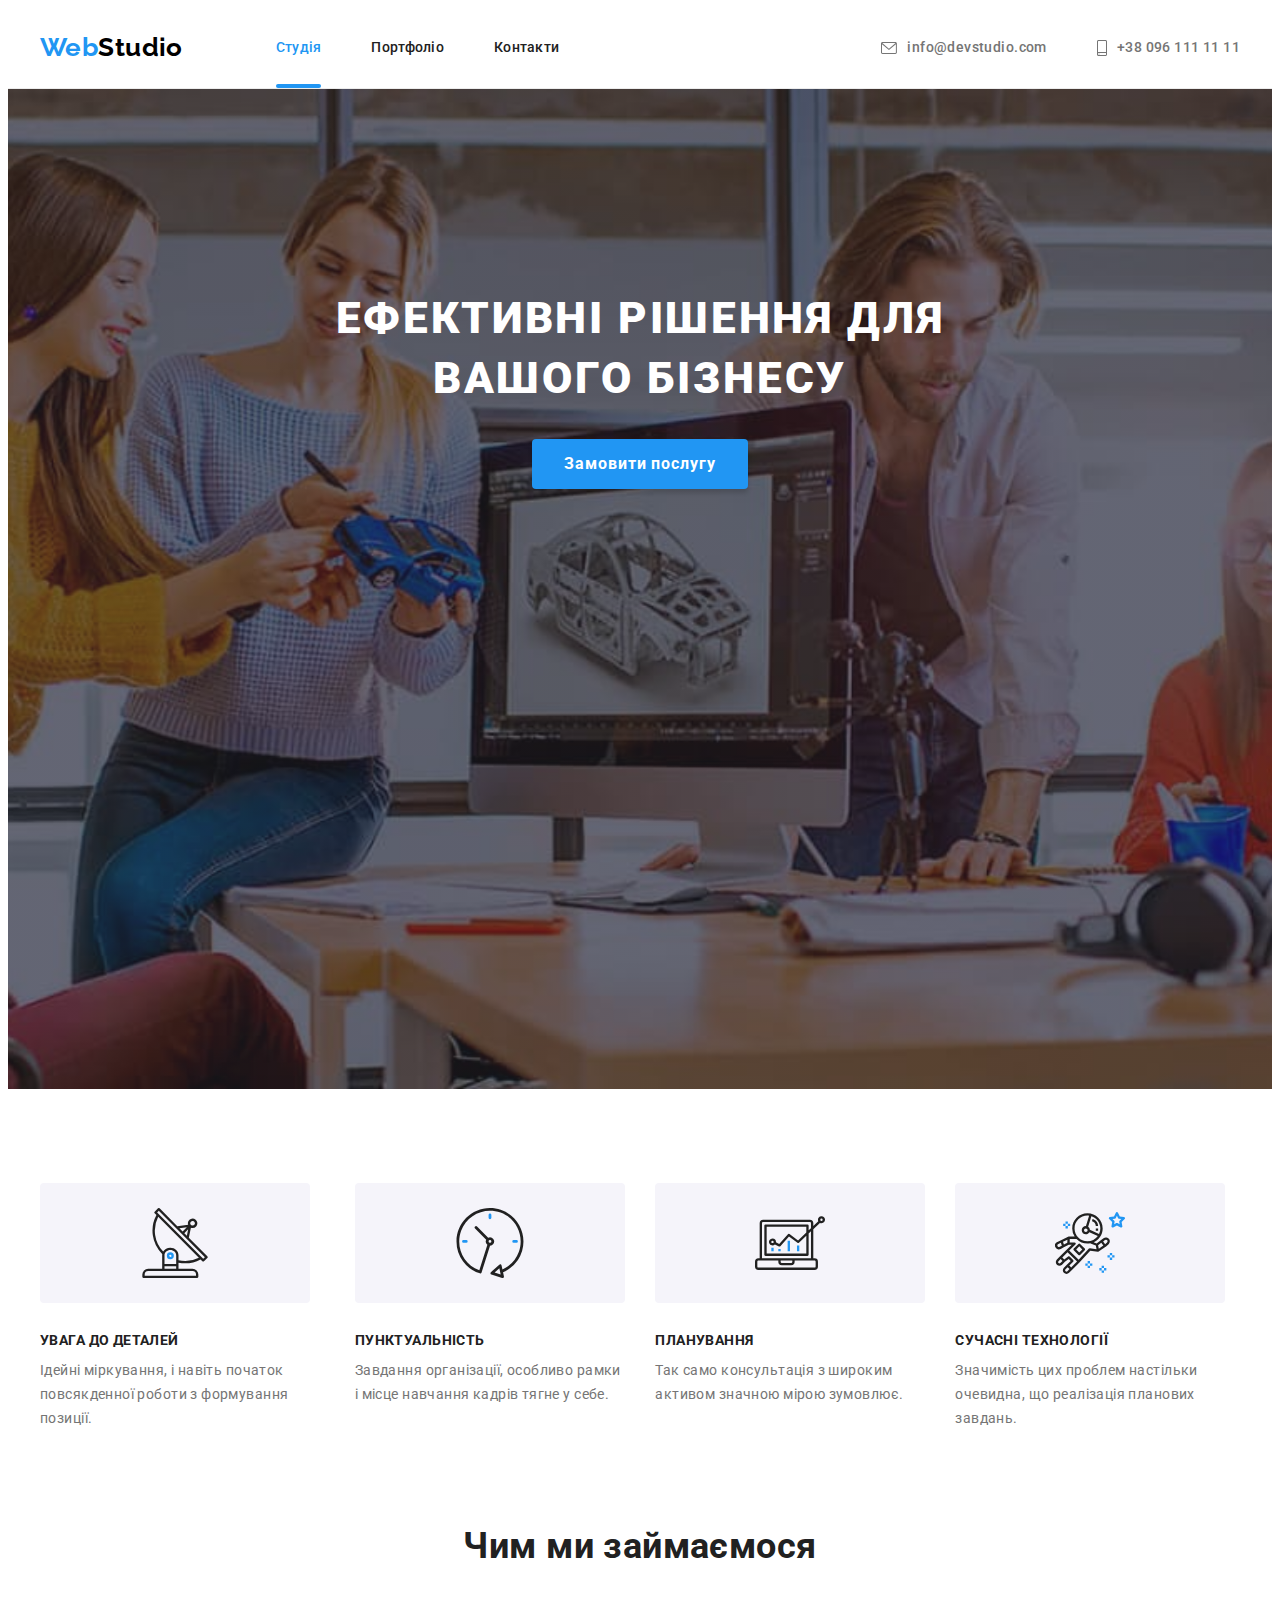
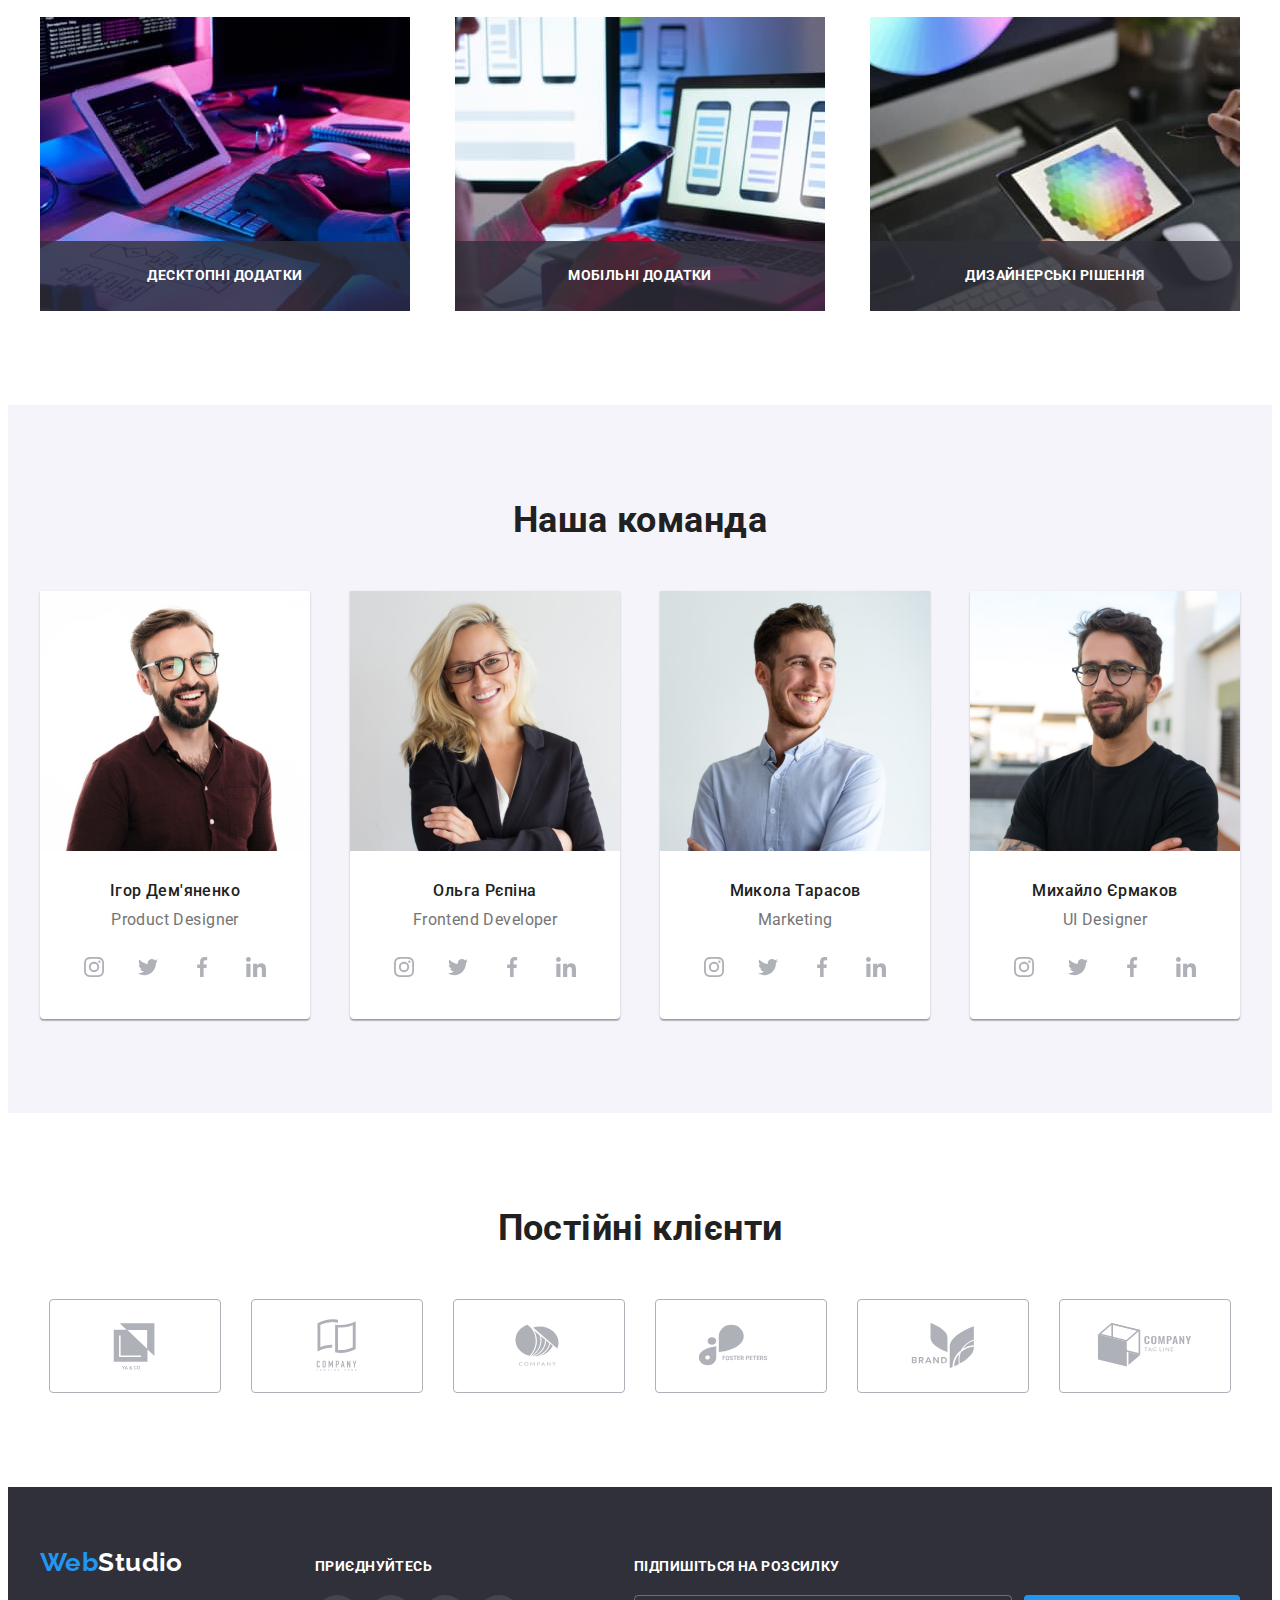
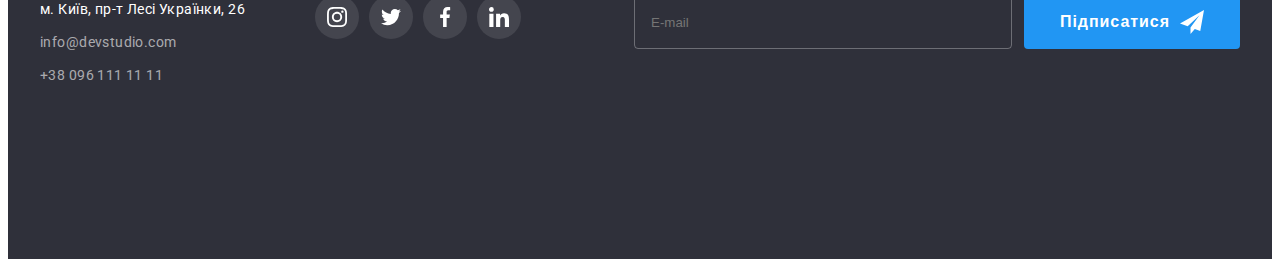
==== commit 2e768c7e: "виконане_HW-7" ====
--- a/index.html
+++ b/index.html
@@ -23,11 +23,11 @@
 	<body>
 		<!--Шапка-->
 		<header class="header">
-			<div class="container header-container">
+			<div class="container header__container">
 				<nav class="main-nav">
-					<a class="nav-link links" href="./index.html">
+					<a class="main-nav__link links" href="./index.html">
 						Web
-						<span class="nav-logo">Studio</span>
+						<span class="main-nav__logo">Studio</span>
 					</a>
 					<ul class="list nav-list">
 						<li class="list-item">
@@ -120,41 +120,41 @@
 				</div>
 			</section>
 			<!--Робочий процес-->
-			<section class="section section-work-process">
+			<section class="section work-process">
 				<div class="container">
 					<h2 class="subject">Чим ми займаємося</h2>
-					<ul class="list list-work-process">
-						<li class="item-work-process">
+					<ul class="list work-process__list">
+						<li class="work-process__item">
 							<div class="work-container">
 								<img
-									class="picture-work-process"
+									class="work-container__picture"
 									src="./images/img.jpg"
 									alt="людина працює на комп'ютері"
 									width="370"
 								/>
-								<p class="work-text">Десктопні додатки</p>
+								<p class="work-container__text">Десктопні додатки</p>
 							</div>
 						</li>
-						<li class="item-work-process">
+						<li class="work-process__item">
 							<div class="work-container">
 								<img
-									class="picture-work-process"
+									class="work-container__picture"
 									src="./images/img-1.jpg"
 									alt="людина працює на ноутбуці, тримаючи у руці смартфон"
 									width="370"
 								/>
-								<p class="work-text">Мобільні додатки</p>
+								<p class="work-container__text">Мобільні додатки</p>
 							</div>
 						</li>
-						<li class="item-work-process">
+						<li class="work-process__item">
 							<div class="work-container">
 								<img
-									class="picture-work-process"
+									class="work-container__picture"
 									src="./images/img-2.jpg"
 									alt="людина працює на планшеті"
 									width="370"
 								/>
-								<p class="work-text">Дизайнерські рішення</p>
+								<p class="work-container__text">Дизайнерські рішення</p>
 							</div>
 						</li>
 					</ul>
@@ -164,237 +164,257 @@
 			<section class="section section-team">
 				<div class="container">
 					<h2 class="subject-team">Наша команда</h2>
-					<ul class="list list-team">
-						<li class="item-team">
-							<img class="picture-team" src="./images/team/img.jpg" alt="Чоловік у коричневій сородці" width="270" />
-							<h3 class="title-team">Ігор Дем'яненко</h3>
-							<p class="subtitle-team">Product Designer</p>
-							<ul class="list icon-team-list">
-								<li class="item-team-icon">
-									<a
-										class="link link-team-icon"
+					<ul class="list section-team__list">
+						<li class="section-team__item">
+							<img
+								class="section-team__picture"
+								src="./images/team/img.jpg"
+								alt="Чоловік у коричневій сородці"
+								width="270"
+							/>
+							<h3 class="section-team__title">Ігор Дем'яненко</h3>
+							<p class="section-team__subtitle">Product Designer</p>
+							<ul class="list socials-icon">
+								<li class="socials-icon__item">
+									<a
+										class="link socials-icon__link"
 										href="https://instagram.com"
 										target="_blank"
 										rel="noopener noreferrer"
 										aria-label="Instagram"
 									>
-										<svg class="socials-icon" width="20" height="20">
+										<svg class="socials-icon__svg" width="20" height="20">
 											<use href="./images/icons/icons.svg#instagram"></use>
 										</svg>
 									</a>
 								</li>
-								<li class="item-team-icon">
-									<a
-										class="link link-team-icon"
+								<li class="socials-icon__item">
+									<a
+										class="link socials-icon__link"
 										href="https://twitter.com"
 										aria-label="Twitter"
 										target="_blank"
 										rel="noopener noreferrer"
 									>
-										<svg class="socials-icon" width="20" height="20">
+										<svg class="socials-icon__svg" width="20" height="20">
 											<use href="./images/icons/icons.svg#twitter"></use>
 										</svg>
 									</a>
 								</li>
-								<li class="item-team-icon">
-									<a
-										class="link link-team-icon"
+								<li class="socials-icon__item">
+									<a
+										class="link socials-icon__link"
 										href="https://facebook.com"
 										aria-label="Facebook"
 										target="_blank"
 										rel="noopener noreferrer"
 									>
-										<svg class="socials-icon" width="20" height="20">
+										<svg class="socials-icon__svg" width="20" height="20">
 											<use href="./images/icons/icons.svg#facebook"></use>
 										</svg>
 									</a>
 								</li>
-								<li class="item-team-icon">
-									<a
-										class="link link-team-icon"
+								<li class="socials-icon__item">
+									<a
+										class="link socials-icon__link"
 										href="https://linkedin.com"
 										aria-label="LinkedIn"
 										target="_blank"
 										rel="noopener noreferrer"
 									>
-										<svg class="socials-icon" width="20" height="20">
+										<svg class="socials-icon__svg" width="20" height="20">
 											<use href="./images/icons/icons.svg#linkedin"></use>
 										</svg>
 									</a>
 								</li>
 							</ul>
 						</li>
-						<li class="item-team">
-							<img class="picture-team" src="./images/team/img-1.jpg" alt="Блондинка у чорному піджаку" width="270" />
-							<h3 class="title-team">Ольга Рєпіна</h3>
-							<p class="subtitle-team">Frontend Developer</p>
-							<ul class="list icon-team-list">
-								<li class="item-team-icon">
-									<a
-										class="link link-team-icon"
+						<li class="section-team__item">
+							<img
+								class="section-team__picture"
+								src="./images/team/img-1.jpg"
+								alt="Блондинка у чорному піджаку"
+								width="270"
+							/>
+							<h3 class="section-team__title">Ольга Рєпіна</h3>
+							<p class="section-team__subtitle">Frontend Developer</p>
+							<ul class="list socials-icon">
+								<li class="socials-icon__item">
+									<a
+										class="link socials-icon__link"
 										href="https://instagram.com"
 										target="_blank"
 										rel="noopener noreferrer"
 										aria-label="Instagram"
 									>
-										<svg class="socials-icon" width="20" height="20">
+										<svg class="socials-icon__svg" width="20" height="20">
 											<use href="./images/icons/icons.svg#instagram"></use>
 										</svg>
 									</a>
 								</li>
-								<li class="item-team-icon">
-									<a
-										class="link link-team-icon"
+								<li class="socials-icon__item">
+									<a
+										class="link socials-icon__link"
 										href="https://twitter.com"
 										aria-label="Twitter"
 										target="_blank"
 										rel="noopener noreferrer"
 									>
-										<svg class="socials-icon" width="20" height="20">
+										<svg class="socials-icon__svg" width="20" height="20">
 											<use href="./images/icons/icons.svg#twitter"></use>
 										</svg>
 									</a>
 								</li>
-								<li class="item-team-icon">
-									<a
-										class="link link-team-icon"
+								<li class="socials-icon__item">
+									<a
+										class="link socials-icon__link"
 										href="https://facebook.com"
 										aria-label="Facebook"
 										target="_blank"
 										rel="noopener noreferrer"
 									>
-										<svg class="socials-icon" width="20" height="20">
+										<svg class="socials-icon__svg" width="20" height="20">
 											<use href="./images/icons/icons.svg#facebook"></use>
 										</svg>
 									</a>
 								</li>
-								<li class="item-team-icon">
-									<a
-										class="link link-team-icon"
+								<li class="socials-icon__item">
+									<a
+										class="link socials-icon__link"
 										href="https://linkedin.com"
 										aria-label="LinkedIn"
 										target="_blank"
 										rel="noopener noreferrer"
 									>
-										<svg class="socials-icon" width="20" height="20">
+										<svg class="socials-icon__svg" width="20" height="20">
 											<use href="./images/icons/icons.svg#linkedin"></use>
 										</svg>
 									</a>
 								</li>
 							</ul>
 						</li>
-						<li class="item-team">
-							<img class="picture-team" src="./images/team/img-2.jpg" alt="Чоловік у світлій сорочці" width="270" />
-							<h3 class="title-team">Микола Тарасов</h3>
-							<p class="subtitle-team">Marketing</p>
-							<ul class="list icon-team-list">
-								<li class="item-team-icon">
-									<a
-										class="link link-team-icon"
+						<li class="section-team__item">
+							<img
+								class="section-team__picture"
+								src="./images/team/img-2.jpg"
+								alt="Чоловік у світлій сорочці"
+								width="270"
+							/>
+							<h3 class="section-team__title">Микола Тарасов</h3>
+							<p class="section-team__subtitle">Marketing</p>
+							<ul class="list socials-icon">
+								<li class="socials-icon__item">
+									<a
+										class="link socials-icon__link"
 										href="https://instagram.com"
 										target="_blank"
 										rel="noopener noreferrer"
 										aria-label="Instagram"
 									>
-										<svg class="socials-icon" width="20" height="20">
+										<svg class="socials-icon__svg" width="20" height="20">
 											<use href="./images/icons/icons.svg#instagram"></use>
 										</svg>
 									</a>
 								</li>
-								<li class="item-team-icon">
-									<a
-										class="link link-team-icon"
+								<li class="socials-icon__item">
+									<a
+										class="link socials-icon__link"
 										href="https://twitter.com"
 										aria-label="Twitter"
 										target="_blank"
 										rel="noopener noreferrer"
 									>
-										<svg class="socials-icon" width="20" height="20">
+										<svg class="socials-icon__svg" width="20" height="20">
 											<use href="./images/icons/icons.svg#twitter"></use>
 										</svg>
 									</a>
 								</li>
-								<li class="item-team-icon">
-									<a
-										class="link link-team-icon"
+								<li class="socials-icon__item">
+									<a
+										class="link socials-icon__link"
 										href="https://facebook.com"
 										aria-label="Facebook"
 										target="_blank"
 										rel="noopener noreferrer"
 									>
-										<svg class="socials-icon" width="20" height="20">
+										<svg class="socials-icon__svg" width="20" height="20">
 											<use href="./images/icons/icons.svg#facebook"></use>
 										</svg>
 									</a>
 								</li>
-								<li class="item-team-icon">
-									<a
-										class="link link-team-icon"
+								<li class="socials-icon__item">
+									<a
+										class="link socials-icon__link"
 										href="https://linkedin.com"
 										aria-label="LinkedIn"
 										target="_blank"
 										rel="noopener noreferrer"
 									>
-										<svg class="socials-icon" width="20" height="20">
+										<svg class="socials-icon__svg" width="20" height="20">
 											<use href="./images/icons/icons.svg#linkedin"></use>
 										</svg>
 									</a>
 								</li>
 							</ul>
 						</li>
-						<li class="item-team">
-							<img class="picture-team" src="./images/team/img-3.jpg" alt="Чоловік у чорній футболці" width="270" />
-							<h3 class="title-team">Михайло Єрмаков</h3>
-							<p class="subtitle-team">UI Designer</p>
-							<ul class="list icon-team-list">
-								<li class="item-team-icon">
-									<a
-										class="link link-team-icon"
+						<li class="section-team__item">
+							<img
+								class="section-team__picture"
+								src="./images/team/img-3.jpg"
+								alt="Чоловік у чорній футболці"
+								width="270"
+							/>
+							<h3 class="section-team__title">Михайло Єрмаков</h3>
+							<p class="section-team__subtitle">UI Designer</p>
+							<ul class="list socials-icon">
+								<li class="socials-icon__item">
+									<a
+										class="link socials-icon__link"
 										href="https://instagram.com"
 										target="_blank"
 										rel="noopener noreferrer"
 										aria-label="Instagram"
 									>
-										<svg class="socials-icon" width="20" height="20">
+										<svg class="socials-icon__svg" width="20" height="20">
 											<use href="./images/icons/icons.svg#instagram"></use>
 										</svg>
 									</a>
 								</li>
-								<li class="item-team-icon">
-									<a
-										class="link link-team-icon"
+								<li class="socials-icon__item">
+									<a
+										class="link socials-icon__link"
 										href="https://twitter.com"
 										aria-label="Twitter"
 										target="_blank"
 										rel="noopener noreferrer"
 									>
-										<svg class="socials-icon" width="20" height="20">
+										<svg class="socials-icon__svg" width="20" height="20">
 											<use href="./images/icons/icons.svg#twitter"></use>
 										</svg>
 									</a>
 								</li>
-								<li class="item-team-icon">
-									<a
-										class="link link-team-icon"
+								<li class="socials-icon__item">
+									<a
+										class="link socials-icon__link"
 										href="https://facebook.com"
 										aria-label="Facebook"
 										target="_blank"
 										rel="noopener noreferrer"
 									>
-										<svg class="socials-icon" width="20" height="20">
+										<svg class="socials-icon__svg" width="20" height="20">
 											<use href="./images/icons/icons.svg#facebook"></use>
 										</svg>
 									</a>
 								</li>
-								<li class="item-team-icon">
-									<a
-										class="link link-team-icon"
+								<li class="socials-icon__item">
+									<a
+										class="link socials-icon__link"
 										href="https://linkedin.com"
 										aria-label="LinkedIn"
 										target="_blank"
 										rel="noopener noreferrer"
 									>
-										<svg class="socials-icon" width="20" height="20">
+										<svg class="socials-icon__svg" width="20" height="20">
 											<use href="./images/icons/icons.svg#linkedin"></use>
 										</svg>
 									</a>
@@ -407,46 +427,46 @@
 			<!-- Постійні клієнти -->
 			<section class="section clients-section">
 				<div class="container">
-					<h2 class="title-clients">Постійні клієнти</h2>
-					<ul class="list icon-clients-list">
-						<li class="item-clients-icon">
-							<a class="link link-clients-icon" href="" aria-label="logo">
-								<svg class="logo-icon" width="106" height="60">
+					<h2 class="clients-section__title">Постійні клієнти</h2>
+					<ul class="list clients-section__list">
+						<li class="clients-section__item">
+							<a class="link clients-section__link" href="" aria-label="logo">
+								<svg class="clients-section__icon" width="106" height="60">
 									<use href="./images/icons/icons.svg#Logo"></use>
 								</svg>
 							</a>
 						</li>
-						<li class="item-clients-icon">
-							<a class="link link-clients-icon" href="" aria-label="logo1">
-								<svg class="logo-icon" width="106" height="60">
+						<li class="clients-section__item">
+							<a class="link clients-section__link" href="" aria-label="logo1">
+								<svg class="clients-section__icon" width="106" height="60">
 									<use href="./images/icons/icons.svg#Logo1"></use>
 								</svg>
 							</a>
 						</li>
-						<li class="item-clients-icon">
-							<a class="link link-clients-icon" href="" aria-label="logo2">
-								<svg class="logo-icon" width="106" height="60">
+						<li class="clients-section__item">
+							<a class="link clients-section__link" href="" aria-label="logo2">
+								<svg class="clients-section__icon" width="106" height="60">
 									<use href="./images/icons/icons.svg#Logo2"></use>
 								</svg>
 							</a>
 						</li>
-						<li class="item-clients-icon">
-							<a class="link link-clients-icon" href="" aria-label="logo3">
-								<svg class="logo-icon" width="106" height="60">
+						<li class="clients-section__item">
+							<a class="link clients-section__link" href="" aria-label="logo3">
+								<svg class="clients-section__icon" width="106" height="60">
 									<use href="./images/icons/icons.svg#Logo3"></use>
 								</svg>
 							</a>
 						</li>
-						<li class="item-clients-icon">
-							<a class="link link-clients-icon" href="" aria-label="logo4">
-								<svg class="logo-icon" width="106" height="60">
+						<li class="clients-section__item">
+							<a class="link clients-section__link" href="" aria-label="logo4">
+								<svg class="clients-section__icon" width="106" height="60">
 									<use href="./images/icons/icons.svg#Logo4"></use>
 								</svg>
 							</a>
 						</li>
-						<li class="item-clients-icon">
-							<a class="link link-clients-icon" href="" aria-label="logo5">
-								<svg class="logo-icon" width="106" height="60">
+						<li class="clients-section__item">
+							<a class="link clients-section__link" href="" aria-label="logo5">
+								<svg class="clients-section__icon" width="106" height="60">
 									<use href="./images/icons/icons.svg#Logo5"></use>
 								</svg>
 							</a>
--- a/css/main.min.css
+++ b/css/main.min.css
@@ -1 +1 @@
-:root{--primary-text-color: #212121;--secondary-text-color: #757575;--blue-text-color: #2196F3;--white-text-color: #FFFFFF;--logo-text-color: #000000;--icon-text-color: #AFB1B8;--primary-backg-color: #FFFFFF;--secondary-back-color: #2F303A;--button-backg-color: #2196F3;--background-color: #F5F4FA;--animation: 250ms cubic-bezier(0.4, 0, 0.2, 1)}.hidden-title{position:absolute;width:1px;height:1px;margin:-1px;border:0;padding:0;white-space:nowrap;-webkit-clip-path:inset(100%);clip-path:inset(100%);clip:rect(0 0 0 0);overflow:hidden}body{font-family:"Roboto",sans-serif;font-size:14px;letter-spacing:.03em;color:var(--primary-text-color)}.section{padding-top:94px;padding-bottom:94px}h1,h2,h3,p{margin-top:0;margin-bottom:0}.list{list-style:none;padding:0;margin:0}.links{text-decoration:none}img{display:block;max-width:100%;height:auto}.container{width:1200px;padding-left:15px;padding-right:15px;margin-left:auto;margin-right:auto}.header{border-bottom:1px solid #ececec}.header-container{display:-webkit-box;display:-ms-flexbox;display:flex;-webkit-box-align:center;-ms-flex-align:center;align-items:center}.main-nav{display:-webkit-box;display:-ms-flexbox;display:flex;-webkit-box-align:center;-ms-flex-align:center;align-items:center;gap:93px}.nav-list{display:-webkit-box;display:-ms-flexbox;display:flex;gap:50px;-webkit-box-align:center;-ms-flex-align:center;align-items:center}.header-contact{display:-webkit-box;display:-ms-flexbox;display:flex;gap:50px;margin-left:auto}.nav-link{padding-top:24px;padding-bottom:25px;color:var(--blue-text-color);font-family:"Raleway";font-weight:700;font-size:26px;line-height:1.19}.nav-logo{color:var(--logo-text-color)}.link-blue{color:var(--blue-text-color)}.item-link{position:relative;padding-top:32px;padding-bottom:32px;color:var(--primary-text-color);font-weight:500;line-height:1.14;letter-spacing:.02em;-webkit-transition:color var(--animation);transition:color var(--animation)}.item-link:hover,.item-link:focus{color:var(--blue-text-color)}.link-current::after{content:"";position:absolute;display:block;left:0;bottom:-1%;width:100%;height:4px;background-color:var(--button-backg-color);border-radius:2px}.contacts{display:-webkit-box;display:-ms-flexbox;display:flex;-webkit-box-align:center;-ms-flex-align:center;align-items:center;gap:10px;color:var(--secondary-text-color);font-weight:500;line-height:1.14;-webkit-transition:color var(--animation);transition:color var(--animation)}.contacts:hover,.contacts:focus{color:var(--blue-text-color)}.contact-icon{fill:currentColor}.sections{max-width:1600px;height:600px;margin-left:auto;margin-right:auto;background-image:-webkit-gradient(linear, left top, right top, from(rgba(47, 48, 58, 0.4)), to(rgba(47, 48, 58, 0.4))),url(../images/icons/Img.jpg);background-image:linear-gradient(to right, rgba(47, 48, 58, 0.4), rgba(47, 48, 58, 0.4)),url(../images/icons/Img.jpg);background-repeat:no-repeat;background-size:cover;background-position:center;padding-top:200px;padding-bottom:200px;background-color:var(--secondary-back-color)}.sections__title{margin-bottom:30px;margin-left:auto;margin-right:auto;width:696px;color:var(--white-text-color);font-weight:900;font-size:44px;line-height:1.36;text-align:center;letter-spacing:.06em;text-transform:uppercase}.sections__button{display:block;margin:0 auto;padding:10px 32px;color:var(--white-text-color);background-color:var(--button-backg-color);-webkit-box-shadow:0px 4px 4px rgba(0,0,0,.15);box-shadow:0px 4px 4px rgba(0,0,0,.15);border-radius:4px;cursor:pointer;border:none;font-family:"Roboto";font-weight:700;font-size:16px;line-height:1.87;letter-spacing:.06em}.features__list{display:-webkit-box;display:-ms-flexbox;display:flex;gap:30px}.features__title{margin-bottom:10px;font-weight:700;font-size:14px;line-height:1.14;text-transform:uppercase}.features__subtitle{color:var(--secondary-text-color);line-height:1.71}.features__containers{display:-webkit-box;display:-ms-flexbox;display:flex;-webkit-box-pack:center;-ms-flex-pack:center;justify-content:center;-webkit-box-align:center;-ms-flex-align:center;align-items:center;background-color:var(--background-color);border-radius:4px;width:270px;height:120px;margin-bottom:30px}.section-work-process{padding-top:0px}.list-work-process{display:-webkit-box;display:-ms-flexbox;display:flex;gap:30px;-webkit-box-pack:justify;-ms-flex-pack:justify;justify-content:space-between}.subject,.subject-team{margin-bottom:50px;font-weight:700;font-size:36px;line-height:1.17;text-align:center}.work-container{position:relative}.work-text{position:absolute;bottom:0;width:100%;height:70px;display:-webkit-box;display:-ms-flexbox;display:flex;-webkit-box-pack:center;-ms-flex-pack:center;justify-content:center;-webkit-box-align:center;-ms-flex-align:center;align-items:center;font-weight:700;line-height:1.14;text-align:center;text-transform:uppercase;color:var(--white-text-color);background-color:rgba(47,48,58,.8)}.list-team{display:-webkit-box;display:-ms-flexbox;display:flex;gap:30px;-webkit-box-pack:justify;-ms-flex-pack:justify;justify-content:space-between}.picture-team{margin-bottom:30px}.section-team{background-color:var(--background-color)}.item-team{background-color:var(--primary-backg-color);-webkit-box-shadow:0px 1px 3px rgba(0,0,0,.12),0px 1px 1px rgba(0,0,0,.14),0px 2px 1px rgba(0,0,0,.2);box-shadow:0px 1px 3px rgba(0,0,0,.12),0px 1px 1px rgba(0,0,0,.14),0px 2px 1px rgba(0,0,0,.2);border-radius:0px 0px 4px 4px}.title-team{margin-bottom:10px;font-weight:500;font-size:16px;line-height:1.19;text-align:center}.subtitle-team{margin-bottom:16px;color:var(--secondary-text-color);font-size:16px;line-height:1.19;text-align:center}.icon-team-list{display:-webkit-box;display:-ms-flexbox;display:flex;-webkit-box-pack:center;-ms-flex-pack:center;justify-content:center;gap:10px;margin-bottom:30px}.link-team-icon{display:-webkit-box;display:-ms-flexbox;display:flex;-webkit-box-align:center;-ms-flex-align:center;align-items:center;-webkit-box-pack:center;-ms-flex-pack:center;justify-content:center;width:44px;height:44px;border-radius:50%;color:var(--icon-text-color);background-color:var(--primary-backg-color);-webkit-transition:color var(--animation),background-color var(--animation);transition:color var(--animation),background-color var(--animation)}.socials-icon{fill:currentColor}.link-team-icon:hover,.link-team-icon:focus{color:var(--white-text-color);background-color:var(--blue-text-color)}.title-clients{font-style:normal;font-weight:700;font-size:36px;line-height:1.16;text-align:center;margin-bottom:50px}.icon-clients-list{display:-webkit-box;display:-ms-flexbox;display:flex;-webkit-box-pack:center;-ms-flex-pack:center;justify-content:center;gap:30px}.link-clients-icon{display:-webkit-box;display:-ms-flexbox;display:flex;-webkit-box-align:center;-ms-flex-align:center;align-items:center;-webkit-box-pack:center;-ms-flex-pack:center;justify-content:center;width:170px;height:92px;border:1px solid;border-radius:4px;color:var(--icon-text-color);background-color:var(--primary-backg-color);-webkit-transition:color var(--animation);transition:color var(--animation)}.logo-icon{fill:currentColor}.link-clients-icon:hover,.link-clients-icon:focus{color:var(--button-backg-color)}.container-portfolio{padding:20px 24px;border-left:1px solid #eee;border-right:1px solid #eee;border-bottom:1px solid #eee}.items-btn{display:-webkit-box;display:-ms-flexbox;display:flex;-webkit-box-pack:center;-ms-flex-pack:center;justify-content:center;gap:8px;margin-bottom:50px}.items-portfolio{display:-webkit-box;display:-ms-flexbox;display:flex;-ms-flex-wrap:wrap;flex-wrap:wrap;-webkit-box-pack:justify;-ms-flex-pack:justify;justify-content:space-between;gap:30px}.btn-portfolio{padding:6px 22px;color:var(--primary-text-color);background-color:var(--background-color);font-family:"Roboto";font-weight:500;font-size:16px;line-height:1.6;border-radius:4px;cursor:pointer;border:none;-webkit-transition:color var(--animation),background-color var(--animation),-webkit-box-shadow var(--animation);transition:color var(--animation),background-color var(--animation),-webkit-box-shadow var(--animation);transition:color var(--animation),background-color var(--animation),box-shadow var(--animation);transition:color var(--animation),background-color var(--animation),box-shadow var(--animation),-webkit-box-shadow var(--animation)}.btn-portfolio:hover,.btn-portfolio:focus{color:var(--white-text-color);background-color:var(--button-backg-color);-webkit-box-shadow:0px 3px 1px rgba(0,0,0,.1),0px 1px 2px rgba(0,0,0,.08),0px 2px 2px rgba(0,0,0,.12);box-shadow:0px 3px 1px rgba(0,0,0,.1),0px 1px 2px rgba(0,0,0,.08),0px 2px 2px rgba(0,0,0,.12)}.title-portfolio{margin-bottom:4px;color:var(--primary-text-color);font-weight:700;font-size:18px;line-height:2;letter-spacing:.06em}.text-portfolio{color:var(--secondary-text-color);font-size:16px;line-height:1.9}.link-portfolio{display:block;-webkit-transition:-webkit-box-shadow var(--animation);transition:-webkit-box-shadow var(--animation);transition:box-shadow var(--animation);transition:box-shadow var(--animation), -webkit-box-shadow var(--animation)}.link-portfolio:hover,.link-portfolio:focus{-webkit-box-shadow:0px 1px 1px rgba(0,0,0,.12),0px 4px 4px rgba(0,0,0,.06),1px 4px 6px rgba(0,0,0,.16);box-shadow:0px 1px 1px rgba(0,0,0,.12),0px 4px 4px rgba(0,0,0,.06),1px 4px 6px rgba(0,0,0,.16)}.container-img{position:relative;overflow:hidden}.overlay{position:absolute;top:0;left:0;-webkit-transform:translateY(100%);transform:translateY(100%);width:100%;height:100%;display:-webkit-box;display:-ms-flexbox;display:flex;-webkit-box-align:center;-ms-flex-align:center;align-items:center;-webkit-box-pack:center;-ms-flex-pack:center;justify-content:center;padding:63px 24px;background-color:rgba(33,150,243,.9);-webkit-transition:-webkit-transform var(--animation);transition:-webkit-transform var(--animation);transition:transform var(--animation);transition:transform var(--animation), -webkit-transform var(--animation)}.overlay-text{font-size:18px;line-height:1.55;color:var(--white-text-color)}.link-portfolio:hover .overlay{-webkit-transform:translateY(0);transform:translateY(0)}.footer{max-width:1600px;height:252px;margin-left:auto;margin-right:auto;background-color:var(--secondary-back-color);padding-top:60px;padding-bottom:60px}.footer-link{color:var(--blue-text-color);font-family:"Raleway";font-weight:700;font-size:26px;line-height:1.19}.logo-footer{color:var(--white-text-color)}.link-footer{color:rgba(255,255,255,.6);font-style:normal;line-height:1.71;-webkit-transition:color var(--animation);transition:color var(--animation)}.link-footer:hover,.link-footer:focus{color:var(--blue-text-color)}.items-footer{margin-top:20px}.footer-item:not(:last-child){margin-bottom:9px}.address{color:var(--white-text-color)}.text-footer{margin-bottom:20px;font-weight:700;line-height:1.14;text-transform:uppercase;color:var(--white-text-color)}.footer-list-icon{display:-webkit-box;display:-ms-flexbox;display:flex;gap:10px}.container-unifying{display:-webkit-box;display:-ms-flexbox;display:flex;-webkit-box-align:baseline;-ms-flex-align:baseline;align-items:baseline}.footer-container{margin-right:70px}.footer-subscribe{margin-left:auto}.link-footer-icon{display:-webkit-box;display:-ms-flexbox;display:flex;-webkit-box-align:center;-ms-flex-align:center;align-items:center;-webkit-box-pack:center;-ms-flex-pack:center;justify-content:center;width:44px;height:44px;border-radius:50%;color:var(--white-text-color);background-color:rgba(255,255,255,.1);-webkit-transition:background-color var(--animation);transition:background-color var(--animation)}.footer-socials-icon{fill:currentColor}.link-footer-icon:hover,.link-footer-icon:focus{background-color:var(--blue-text-color)}.footer-title{font-weight:700;font-size:14px;line-height:1.14;text-transform:uppercase;color:var(--white-text-color);margin-bottom:20px}.footer-form{display:-webkit-box;display:-ms-flexbox;display:flex;gap:12px}.footer-subscribe-input{width:358px;height:50px;padding-left:16px;color:rgba(255,255,255,.6);background-color:inherit;border:1px solid rgba(255,255,255,.3);border-radius:4px}.button-serv-footer{display:-webkit-box;display:-ms-flexbox;display:flex;-webkit-box-align:center;-ms-flex-align:center;align-items:center;-webkit-box-pack:center;-ms-flex-pack:center;justify-content:center;gap:10px;padding:10px 32px;margin:0 auto;background-color:var(--button-backg-color);color:var(--white-text-color);font-weight:700;font-size:16px;line-height:1.87;cursor:pointer;border:none;border-radius:4px;min-width:216px;letter-spacing:.06em}.social-item{fill:currentColor}.backdrop{position:fixed;top:0;left:0;z-index:10;opacity:1;-webkit-transform:translateY(0%);transform:translateY(0%);width:100%;height:100%;background:rgba(0,0,0,.2);visibility:visible;-webkit-transition:opacity 500ms linear,visibility 500ms linear,-webkit-transform 500ms linear;transition:opacity 500ms linear,visibility 500ms linear,-webkit-transform 500ms linear;transition:opacity 500ms linear,visibility 500ms linear,transform 500ms linear;transition:opacity 500ms linear,visibility 500ms linear,transform 500ms linear,-webkit-transform 500ms linear}.backdrop.is-hidden{opacity:0;pointer-events:none;visibility:hidden;-webkit-transform:translateY(-100%);transform:translateY(-100%)}.modal{position:absolute;top:50%;left:50%;-webkit-transform:translate(-50%, -50%);transform:translate(-50%, -50%);min-width:528px;min-height:581px;padding:40px;background-color:var(--primary-backg-color);-webkit-box-shadow:0px 1px 3px rgba(0,0,0,.12),0px 1px 1px rgba(0,0,0,.14),0px 2px 1px rgba(0,0,0,.2);box-shadow:0px 1px 3px rgba(0,0,0,.12),0px 1px 1px rgba(0,0,0,.14),0px 2px 1px rgba(0,0,0,.2);border-radius:4px}.modal-btn{position:absolute;top:8px;right:8px;display:-webkit-box;display:-ms-flexbox;display:flex;-webkit-box-align:center;-ms-flex-align:center;align-items:center;-webkit-box-pack:center;-ms-flex-pack:center;justify-content:center;width:30px;height:30px;border-radius:50%;border:1px solid rgba(0,0,0,.1);background-color:var(--primary-backg-color);cursor:pointer;-webkit-transition:color var(--animation);transition:color var(--animation)}.modal-btn:hover{color:var(--blue-text-color)}.close-icon{fill:currentColor}.register-form-title{display:block;font-weight:700;font-size:20px;line-height:1.15;text-align:center;margin-bottom:12px}.register-form-group{margin-bottom:20px}.register-form-field{position:relative;display:block;margin-bottom:10px}.register-form-label{display:block;font-weight:400;font-size:12px;line-height:1.17;letter-spacing:.01em;color:var(--secondary-text-color)}.register-form-input{width:100%;height:40px;padding-left:42px;padding-right:42px;margin-top:4px;border:1px solid rgba(33,33,33,.2);border-radius:4px;outline:rgba(0,0,0,0);-webkit-transition:border-color 250ms cubic-bezier(0.4, 0, 0.2, 1);transition:border-color 250ms cubic-bezier(0.4, 0, 0.2, 1)}.register-form-input:focus,.register-form-input:hover{border-color:var(--button-backg-color)}.register-form-input:hover+.register-form-icon{fill:var(--button-backg-color)}.register-form-input:focus+.register-form-icon{fill:var(--button-backg-color)}.register-form-icon{position:absolute;top:65%;left:10px;-webkit-transform:translateY(-50%);transform:translateY(-50%);-webkit-transition:fill 250ms cubic-bezier(0.4, 0, 0.2, 1);transition:fill 250ms cubic-bezier(0.4, 0, 0.2, 1)}.register-form-heading{display:block;margin-bottom:4px;font-weight:400;font-size:12px;line-height:1.17;letter-spacing:.01em;color:var(--secondary-text-color)}.register-form-message{display:block;width:100%;height:120px;padding:18px;resize:none;outline:rgba(0,0,0,0);border:1px solid rgba(33,33,33,.2);border-radius:4px;font-size:12px;-webkit-transition:border-color 250ms cubic-bezier(0.4, 0, 0.2, 1);transition:border-color 250ms cubic-bezier(0.4, 0, 0.2, 1)}.register-form-message:focus,.register-form-message:hover{border-color:var(--button-backg-color)}.register-form-agreement{display:-webkit-box;display:-ms-flexbox;display:flex;-webkit-box-align:center;-ms-flex-align:center;align-items:center;-webkit-box-pack:center;-ms-flex-pack:center;justify-content:center;gap:8px;margin-bottom:30px}.icon-checked{opacity:0;-webkit-transition:opacity 250ms cubic-bezier(0.4, 0, 0.2, 1);transition:opacity 250ms cubic-bezier(0.4, 0, 0.2, 1)}.register-form-checkbox:checked+.register-form-icons .icon-checked{opacity:1}.icon-unchecked{opacity:1;-webkit-transition:opacity 250ms cubic-bezier(0.4, 0, 0.2, 1);transition:opacity 250ms cubic-bezier(0.4, 0, 0.2, 1)}.register-form-checkbox:checked+.register-form-icons .icon-unchecked{opacity:0}.register-form-desc{font-weight:400;font-size:14px;line-height:1.71;letter-spacing:.03em;color:var(--secondary-text-color)}.register-form-link{color:var(--blue-text-color)}.button-server{display:block;padding:10px 52px;margin:0 auto;font-family:inherit;background-color:var(--button-backg-color);color:var(--white-text-color);font-weight:700;font-size:16px;line-height:1.87;cursor:pointer;border:none;border-radius:4px;min-width:200px;-webkit-box-align:center;-ms-flex-align:center;align-items:center;letter-spacing:.06em}/*# sourceMappingURL=main.min.css.map */+:root{--primary-text-color: #212121;--secondary-text-color: #757575;--blue-text-color: #2196F3;--white-text-color: #FFFFFF;--logo-text-color: #000000;--icon-text-color: #AFB1B8;--primary-backg-color: #FFFFFF;--secondary-back-color: #2F303A;--button-backg-color: #2196F3;--background-color: #F5F4FA;--animation: 250ms cubic-bezier(0.4, 0, 0.2, 1)}.hidden-title{position:absolute;width:1px;height:1px;margin:-1px;border:0;padding:0;white-space:nowrap;-webkit-clip-path:inset(100%);clip-path:inset(100%);clip:rect(0 0 0 0);overflow:hidden}body{font-family:"Roboto",sans-serif;font-size:14px;letter-spacing:.03em;color:var(--primary-text-color)}.section{padding-top:94px;padding-bottom:94px}h1,h2,h3,p{margin-top:0;margin-bottom:0}.list{list-style:none;padding:0;margin:0}.links{text-decoration:none}img{display:block;max-width:100%;height:auto}.container{width:1200px;padding-left:15px;padding-right:15px;margin-left:auto;margin-right:auto}.subject,.subject-team,.clients-section__title{margin-bottom:50px;font-weight:700;font-size:36px;line-height:1.17;text-align:center}.header{border-bottom:1px solid #ececec}.header__container{display:-webkit-box;display:-ms-flexbox;display:flex;-webkit-box-align:center;-ms-flex-align:center;align-items:center}.main-nav{display:-webkit-box;display:-ms-flexbox;display:flex;-webkit-box-align:center;-ms-flex-align:center;align-items:center;gap:93px}.main-nav__link{display:-webkit-box;display:-ms-flexbox;display:flex;padding-top:24px;padding-bottom:25px;color:var(--blue-text-color);font-family:"Raleway";font-weight:700;font-size:26px;line-height:1.19}.main-nav__logo{color:var(--logo-text-color)}.nav-list{display:-webkit-box;display:-ms-flexbox;display:flex;gap:50px;-webkit-box-align:center;-ms-flex-align:center;align-items:center}.header-contact{display:-webkit-box;display:-ms-flexbox;display:flex;gap:50px;margin-left:auto}.link-blue{color:var(--blue-text-color)}.item-link{position:relative;padding-top:32px;padding-bottom:32px;color:var(--primary-text-color);font-weight:500;line-height:1.14;letter-spacing:.02em;-webkit-transition:color var(--animation);transition:color var(--animation)}.item-link:hover,.item-link:focus{color:var(--blue-text-color)}.link-current::after{content:"";position:absolute;display:block;left:0;bottom:-1%;width:100%;height:4px;background-color:var(--button-backg-color);border-radius:2px}.contacts{display:-webkit-box;display:-ms-flexbox;display:flex;-webkit-box-align:center;-ms-flex-align:center;align-items:center;gap:10px;color:var(--secondary-text-color);font-weight:500;line-height:1.14;-webkit-transition:color var(--animation);transition:color var(--animation)}.contacts:hover,.contacts:focus{color:var(--blue-text-color)}.contact-icon{fill:currentColor}.sections{max-width:1600px;height:600px;margin-left:auto;margin-right:auto;background-image:-webkit-gradient(linear, left top, right top, from(rgba(47, 48, 58, 0.4)), to(rgba(47, 48, 58, 0.4))),url(../images/icons/Img.jpg);background-image:linear-gradient(to right, rgba(47, 48, 58, 0.4), rgba(47, 48, 58, 0.4)),url(../images/icons/Img.jpg);background-repeat:no-repeat;background-size:cover;background-position:center;padding-top:200px;padding-bottom:200px;background-color:var(--secondary-back-color)}.sections__title{margin-bottom:30px;margin-left:auto;margin-right:auto;width:696px;color:var(--white-text-color);font-weight:900;font-size:44px;line-height:1.36;text-align:center;letter-spacing:.06em;text-transform:uppercase}.sections__button{display:block;margin:0 auto;padding:10px 32px;color:var(--white-text-color);background-color:var(--button-backg-color);-webkit-box-shadow:0px 4px 4px rgba(0,0,0,.15);box-shadow:0px 4px 4px rgba(0,0,0,.15);border-radius:4px;cursor:pointer;border:none;font-family:"Roboto";font-weight:700;font-size:16px;line-height:1.87;letter-spacing:.06em}.features__list{display:-webkit-box;display:-ms-flexbox;display:flex;gap:30px}.features__title{margin-bottom:10px;font-weight:700;font-size:14px;line-height:1.14;text-transform:uppercase}.features__subtitle{color:var(--secondary-text-color);line-height:1.71}.features__containers{display:-webkit-box;display:-ms-flexbox;display:flex;-webkit-box-pack:center;-ms-flex-pack:center;justify-content:center;-webkit-box-align:center;-ms-flex-align:center;align-items:center;background-color:var(--background-color);border-radius:4px;width:270px;height:120px;margin-bottom:30px}.work-process{padding-top:0px}.work-process__list{display:-webkit-box;display:-ms-flexbox;display:flex;gap:30px;-webkit-box-pack:justify;-ms-flex-pack:justify;justify-content:space-between}.work-container{position:relative}.work-container__text{position:absolute;bottom:0;width:100%;height:70px;display:-webkit-box;display:-ms-flexbox;display:flex;-webkit-box-pack:center;-ms-flex-pack:center;justify-content:center;-webkit-box-align:center;-ms-flex-align:center;align-items:center;font-weight:700;line-height:1.14;text-align:center;text-transform:uppercase;color:var(--white-text-color);background-color:rgba(47,48,58,.8)}.section-team{background-color:var(--background-color)}.section-team__list{display:-webkit-box;display:-ms-flexbox;display:flex;gap:30px;-webkit-box-pack:justify;-ms-flex-pack:justify;justify-content:space-between}.section-team__picture{margin-bottom:30px}.section-team__item{background-color:var(--primary-backg-color);-webkit-box-shadow:0px 1px 3px rgba(0,0,0,.12),0px 1px 1px rgba(0,0,0,.14),0px 2px 1px rgba(0,0,0,.2);box-shadow:0px 1px 3px rgba(0,0,0,.12),0px 1px 1px rgba(0,0,0,.14),0px 2px 1px rgba(0,0,0,.2);border-radius:0px 0px 4px 4px}.section-team__title{margin-bottom:10px;font-weight:500;font-size:16px;line-height:1.19;text-align:center}.section-team__subtitle{margin-bottom:16px;color:var(--secondary-text-color);font-size:16px;line-height:1.19;text-align:center}.socials-icon{display:-webkit-box;display:-ms-flexbox;display:flex;-webkit-box-pack:center;-ms-flex-pack:center;justify-content:center;gap:10px;margin-bottom:30px}.socials-icon__link{display:-webkit-box;display:-ms-flexbox;display:flex;-webkit-box-align:center;-ms-flex-align:center;align-items:center;-webkit-box-pack:center;-ms-flex-pack:center;justify-content:center;width:44px;height:44px;border-radius:50%;color:var(--icon-text-color);background-color:var(--primary-backg-color);-webkit-transition:color var(--animation),background-color var(--animation);transition:color var(--animation),background-color var(--animation)}.socials-icon__svg{fill:currentColor}.socials-icon__link:hover,.socials-icon__link:focus{color:var(--white-text-color);background-color:var(--blue-text-color)}.clients-section__list{display:-webkit-box;display:-ms-flexbox;display:flex;-webkit-box-pack:center;-ms-flex-pack:center;justify-content:center;gap:30px}.clients-section__link{display:-webkit-box;display:-ms-flexbox;display:flex;-webkit-box-align:center;-ms-flex-align:center;align-items:center;-webkit-box-pack:center;-ms-flex-pack:center;justify-content:center;width:170px;height:92px;border:1px solid;border-radius:4px;color:var(--icon-text-color);background-color:var(--primary-backg-color);-webkit-transition:color var(--animation);transition:color var(--animation)}.clients-section__icon{fill:currentColor}.clients-section__link:hover,.clients-section__link:focus{color:var(--button-backg-color)}.container-portfolio{padding:20px 24px;border-left:1px solid #eee;border-right:1px solid #eee;border-bottom:1px solid #eee}.items-btn{display:-webkit-box;display:-ms-flexbox;display:flex;-webkit-box-pack:center;-ms-flex-pack:center;justify-content:center;gap:8px;margin-bottom:50px}.items-portfolio{display:-webkit-box;display:-ms-flexbox;display:flex;-ms-flex-wrap:wrap;flex-wrap:wrap;-webkit-box-pack:justify;-ms-flex-pack:justify;justify-content:space-between;gap:30px}.btn-portfolio{padding:6px 22px;color:var(--primary-text-color);background-color:var(--background-color);font-family:"Roboto";font-weight:500;font-size:16px;line-height:1.6;border-radius:4px;cursor:pointer;border:none;-webkit-transition:color var(--animation),background-color var(--animation),-webkit-box-shadow var(--animation);transition:color var(--animation),background-color var(--animation),-webkit-box-shadow var(--animation);transition:color var(--animation),background-color var(--animation),box-shadow var(--animation);transition:color var(--animation),background-color var(--animation),box-shadow var(--animation),-webkit-box-shadow var(--animation)}.btn-portfolio:hover,.btn-portfolio:focus{color:var(--white-text-color);background-color:var(--button-backg-color);-webkit-box-shadow:0px 3px 1px rgba(0,0,0,.1),0px 1px 2px rgba(0,0,0,.08),0px 2px 2px rgba(0,0,0,.12);box-shadow:0px 3px 1px rgba(0,0,0,.1),0px 1px 2px rgba(0,0,0,.08),0px 2px 2px rgba(0,0,0,.12)}.title-portfolio{margin-bottom:4px;color:var(--primary-text-color);font-weight:700;font-size:18px;line-height:2;letter-spacing:.06em}.text-portfolio{color:var(--secondary-text-color);font-size:16px;line-height:1.9}.link-portfolio{display:block;-webkit-transition:-webkit-box-shadow var(--animation);transition:-webkit-box-shadow var(--animation);transition:box-shadow var(--animation);transition:box-shadow var(--animation), -webkit-box-shadow var(--animation)}.link-portfolio:hover,.link-portfolio:focus{-webkit-box-shadow:0px 1px 1px rgba(0,0,0,.12),0px 4px 4px rgba(0,0,0,.06),1px 4px 6px rgba(0,0,0,.16);box-shadow:0px 1px 1px rgba(0,0,0,.12),0px 4px 4px rgba(0,0,0,.06),1px 4px 6px rgba(0,0,0,.16)}.container-img{position:relative;overflow:hidden}.overlay{position:absolute;top:0;left:0;-webkit-transform:translateY(100%);transform:translateY(100%);width:100%;height:100%;display:-webkit-box;display:-ms-flexbox;display:flex;-webkit-box-align:center;-ms-flex-align:center;align-items:center;-webkit-box-pack:center;-ms-flex-pack:center;justify-content:center;padding:63px 24px;background-color:rgba(33,150,243,.9);-webkit-transition:-webkit-transform var(--animation);transition:-webkit-transform var(--animation);transition:transform var(--animation);transition:transform var(--animation), -webkit-transform var(--animation)}.overlay-text{font-size:18px;line-height:1.55;color:var(--white-text-color)}.link-portfolio:hover .overlay{-webkit-transform:translateY(0);transform:translateY(0)}.footer{max-width:1600px;height:252px;margin-left:auto;margin-right:auto;background-color:var(--secondary-back-color);padding-top:60px;padding-bottom:60px}.footer-link{display:-webkit-box;display:-ms-flexbox;display:flex;color:var(--blue-text-color);font-family:"Raleway";font-weight:700;font-size:26px;line-height:1.19}.logo-footer{color:var(--white-text-color)}.link-footer{color:rgba(255,255,255,.6);font-style:normal;line-height:1.71;-webkit-transition:color var(--animation);transition:color var(--animation)}.link-footer:hover,.link-footer:focus{color:var(--blue-text-color)}.items-footer{margin-top:20px}.footer-item:not(:last-child){margin-bottom:9px}.address{color:var(--white-text-color)}.text-footer{margin-bottom:20px;font-weight:700;line-height:1.14;text-transform:uppercase;color:var(--white-text-color)}.footer-list-icon{display:-webkit-box;display:-ms-flexbox;display:flex;gap:10px}.container-unifying{display:-webkit-box;display:-ms-flexbox;display:flex;-webkit-box-align:baseline;-ms-flex-align:baseline;align-items:baseline}.footer-container{margin-right:70px}.footer-subscribe{margin-left:auto}.link-footer-icon{display:-webkit-box;display:-ms-flexbox;display:flex;-webkit-box-align:center;-ms-flex-align:center;align-items:center;-webkit-box-pack:center;-ms-flex-pack:center;justify-content:center;width:44px;height:44px;border-radius:50%;color:var(--white-text-color);background-color:rgba(255,255,255,.1);-webkit-transition:background-color var(--animation);transition:background-color var(--animation)}.footer-socials-icon{fill:currentColor}.link-footer-icon:hover,.link-footer-icon:focus{background-color:var(--blue-text-color)}.footer-title{font-weight:700;font-size:14px;line-height:1.14;text-transform:uppercase;color:var(--white-text-color);margin-bottom:20px}.footer-form{display:-webkit-box;display:-ms-flexbox;display:flex;gap:12px}.footer-subscribe-input{width:358px;height:50px;padding-left:16px;color:rgba(255,255,255,.6);background-color:inherit;border:1px solid rgba(255,255,255,.3);border-radius:4px}.button-serv-footer{display:-webkit-box;display:-ms-flexbox;display:flex;-webkit-box-align:center;-ms-flex-align:center;align-items:center;-webkit-box-pack:center;-ms-flex-pack:center;justify-content:center;gap:10px;padding:10px 32px;margin:0 auto;background-color:var(--button-backg-color);color:var(--white-text-color);font-weight:700;font-size:16px;line-height:1.87;cursor:pointer;border:none;border-radius:4px;min-width:216px;letter-spacing:.06em}.social-item{fill:currentColor}.backdrop{position:fixed;top:0;left:0;z-index:10;opacity:1;-webkit-transform:translateY(0%);transform:translateY(0%);width:100%;height:100%;background:rgba(0,0,0,.2);visibility:visible;-webkit-transition:opacity 500ms linear,visibility 500ms linear,-webkit-transform 500ms linear;transition:opacity 500ms linear,visibility 500ms linear,-webkit-transform 500ms linear;transition:opacity 500ms linear,visibility 500ms linear,transform 500ms linear;transition:opacity 500ms linear,visibility 500ms linear,transform 500ms linear,-webkit-transform 500ms linear}.backdrop.is-hidden{opacity:0;pointer-events:none;visibility:hidden;-webkit-transform:translateY(-100%);transform:translateY(-100%)}.modal{position:absolute;top:50%;left:50%;-webkit-transform:translate(-50%, -50%);transform:translate(-50%, -50%);min-width:528px;min-height:581px;padding:40px;background-color:var(--primary-backg-color);-webkit-box-shadow:0px 1px 3px rgba(0,0,0,.12),0px 1px 1px rgba(0,0,0,.14),0px 2px 1px rgba(0,0,0,.2);box-shadow:0px 1px 3px rgba(0,0,0,.12),0px 1px 1px rgba(0,0,0,.14),0px 2px 1px rgba(0,0,0,.2);border-radius:4px}.modal-btn{position:absolute;top:8px;right:8px;display:-webkit-box;display:-ms-flexbox;display:flex;-webkit-box-align:center;-ms-flex-align:center;align-items:center;-webkit-box-pack:center;-ms-flex-pack:center;justify-content:center;width:30px;height:30px;border-radius:50%;border:1px solid rgba(0,0,0,.1);background-color:var(--primary-backg-color);cursor:pointer;-webkit-transition:color var(--animation);transition:color var(--animation)}.modal-btn:hover{color:var(--blue-text-color)}.close-icon{fill:currentColor}.register-form-title{display:block;font-weight:700;font-size:20px;line-height:1.15;text-align:center;margin-bottom:12px}.register-form-group{margin-bottom:20px}.register-form-field{position:relative;display:block;margin-bottom:10px}.register-form-label{display:block;font-weight:400;font-size:12px;line-height:1.17;letter-spacing:.01em;color:var(--secondary-text-color)}.register-form-input{width:100%;height:40px;padding-left:42px;padding-right:42px;margin-top:4px;border:1px solid rgba(33,33,33,.2);border-radius:4px;outline:rgba(0,0,0,0);-webkit-transition:border-color 250ms cubic-bezier(0.4, 0, 0.2, 1);transition:border-color 250ms cubic-bezier(0.4, 0, 0.2, 1)}.register-form-input:focus,.register-form-input:hover{border-color:var(--button-backg-color)}.register-form-input:hover+.register-form-icon{fill:var(--button-backg-color)}.register-form-input:focus+.register-form-icon{fill:var(--button-backg-color)}.register-form-icon{position:absolute;top:65%;left:10px;-webkit-transform:translateY(-50%);transform:translateY(-50%);-webkit-transition:fill 250ms cubic-bezier(0.4, 0, 0.2, 1);transition:fill 250ms cubic-bezier(0.4, 0, 0.2, 1)}.register-form-heading{display:block;margin-bottom:4px;font-weight:400;font-size:12px;line-height:1.17;letter-spacing:.01em;color:var(--secondary-text-color)}.register-form-message{display:block;width:100%;height:120px;padding:18px;resize:none;outline:rgba(0,0,0,0);border:1px solid rgba(33,33,33,.2);border-radius:4px;font-size:12px;-webkit-transition:border-color 250ms cubic-bezier(0.4, 0, 0.2, 1);transition:border-color 250ms cubic-bezier(0.4, 0, 0.2, 1)}.register-form-message:focus,.register-form-message:hover{border-color:var(--button-backg-color)}.register-form-agreement{display:-webkit-box;display:-ms-flexbox;display:flex;-webkit-box-align:center;-ms-flex-align:center;align-items:center;-webkit-box-pack:center;-ms-flex-pack:center;justify-content:center;gap:8px;margin-bottom:30px}.icon-checked{opacity:0;-webkit-transition:opacity 250ms cubic-bezier(0.4, 0, 0.2, 1);transition:opacity 250ms cubic-bezier(0.4, 0, 0.2, 1)}.register-form-checkbox:checked+.register-form-icons .icon-checked{opacity:1}.icon-unchecked{opacity:1;-webkit-transition:opacity 250ms cubic-bezier(0.4, 0, 0.2, 1);transition:opacity 250ms cubic-bezier(0.4, 0, 0.2, 1)}.register-form-checkbox:checked+.register-form-icons .icon-unchecked{opacity:0}.register-form-desc{font-weight:400;font-size:14px;line-height:1.71;letter-spacing:.03em;color:var(--secondary-text-color)}.register-form-link{color:var(--blue-text-color)}.button-server{display:block;padding:10px 52px;margin:0 auto;font-family:inherit;background-color:var(--button-backg-color);color:var(--white-text-color);font-weight:700;font-size:16px;line-height:1.87;cursor:pointer;border:none;border-radius:4px;min-width:200px;-webkit-box-align:center;-ms-flex-align:center;align-items:center;letter-spacing:.06em}/*# sourceMappingURL=main.min.css.map */